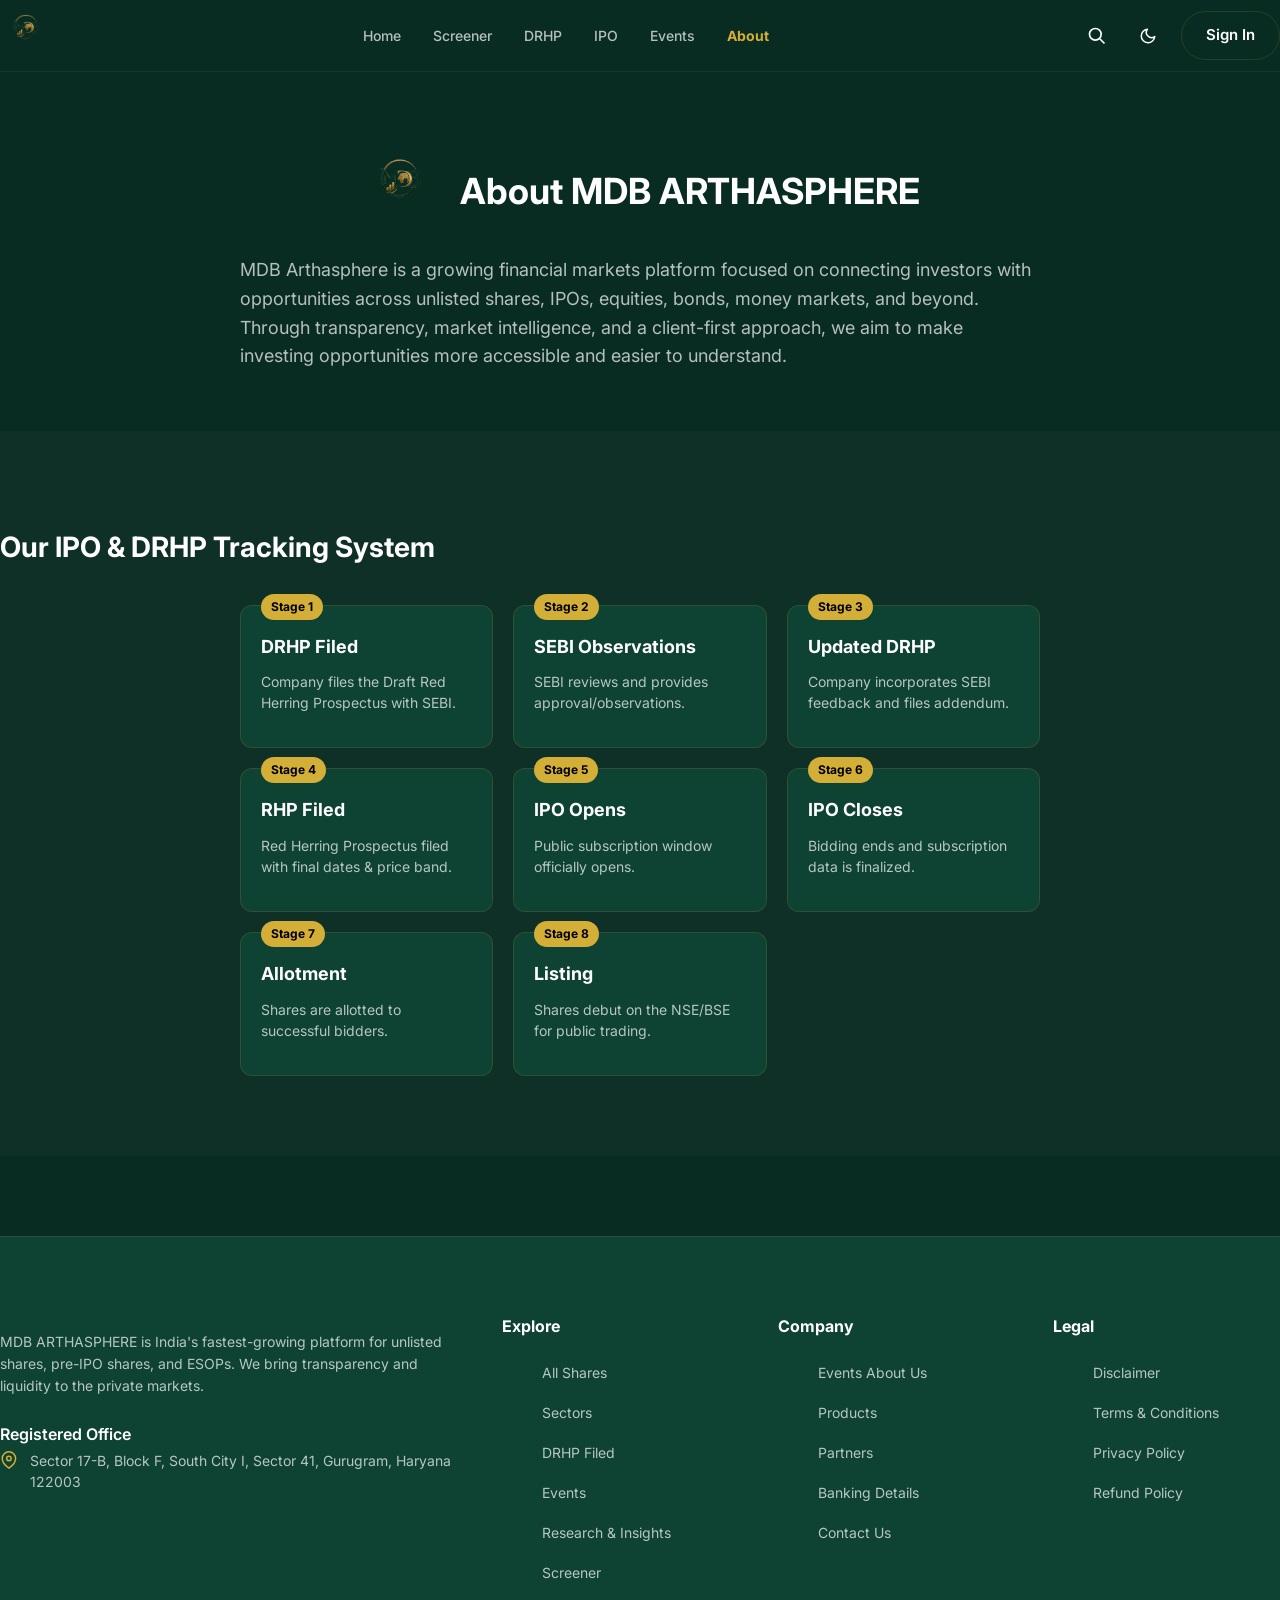
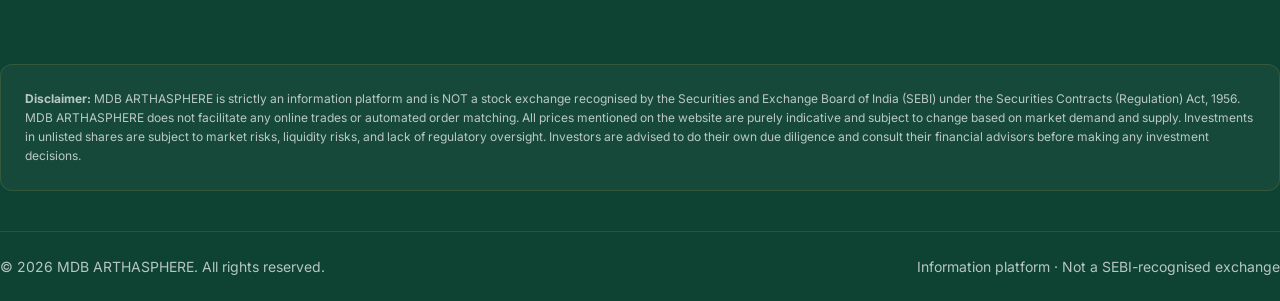
==== about.html @ 9a0719c8 "fix: Include app.js in IPO, Admin, and Stock pages so dark mode toggle works" ====
<!DOCTYPE html>
<html lang="en">
<head>
  
  
  <meta charset="UTF-8">
  <meta name="viewport" content="width=device-width, initial-scale=1.0">
  <title>About Us | MDB ARTHASPHERE</title>
  
  <link rel="preconnect" href="https://fonts.googleapis.com">
  <link rel="preconnect" href="https://fonts.gstatic.com" crossorigin>
  <link href="https://fonts.googleapis.com/css2?family=Inter:wght@300;400;500;600;700;800&family=Newsreader:ital,opsz,wght@0,6..72,400;0,6..72,500;0,6..72,600;0,6..72,700;1,6..72,400;1,6..72,500;1,6..72,600&display=swap" rel="stylesheet">
  
  <link rel="stylesheet" href="css/design-system.css?v=13">
  <link rel="stylesheet" href="css/layout.css?v=13">
  <link rel="stylesheet" href="css/components.css?v=13">
  <link rel="stylesheet" href="css/pages.css?v=13">
  <link rel="stylesheet" href="css/animations.css?v=13">
</head>
<body>

  <!-- Header -->
  <header class="header">
    <div class="wrap">
      <a href="index.html" class="brand" style="display:flex; align-items:center; text-decoration:none;">
        <img src="images/logo.png" alt="MDB Arthasphere" style="height:52px; width:auto; object-fit:contain;" />
      </a>
      
                  <nav class="nav-links" id="nav-links">
        <a href="index.html">Home</a>
        <a href="screener.html">Screener</a>
        <a href="drhp.html">DRHP</a>
        <a href="ipo-gmp.html">IPO</a>
        <a href="events.html">Events</a>
        <a href="about.html" style="color: var(--primary); font-weight: 700;">About</a>
      </nav>
      
      <div class="header-actions">
        <button class="search-trigger" aria-label="Search" title="Search (Ctrl+K)">
          <svg width="20" height="20" fill="none" stroke="currentColor" stroke-width="2" viewBox="0 0 24 24"><path d="M21 21l-6-6m2-5a7 7 0 11-14 0 7 7 0 0114 0z"></path></svg>
        </button>
        <button class="theme-toggle" id="theme-toggle" aria-label="Toggle Dark Mode">
          <svg width="20" height="20" fill="none" stroke="currentColor" stroke-width="2" viewBox="0 0 24 24"><path d="M20.354 15.354A9 9 0 018.646 3.646 9.003 9.003 0 0012 21a9.003 9.003 0 008.354-5.646z"></path></svg>
        </button>
        <a href="login.html" class="btn btn-ghost hide-sm" style="text-decoration:none;display:inline-flex;align-items:center;">Sign In</a>
        <button class="nav-toggle" id="nav-toggle">
          <span></span><span></span><span></span>
        </button>
      </div>
    </div>
  </header>

  
  <main>
    <section class="section" style="padding-top: 80px; padding-bottom: 60px;">
      <div class="wrap text-center">
        <!-- Big Logo and Title horizontally centered -->
        <div style="display: flex; align-items: center; justify-content: center; gap: 20px; margin-bottom: 24px; flex-wrap: wrap;">
          <img src="images/logo.png" alt="MDB Arthasphere Logo" style="height: 80px; width: auto; object-fit: contain;">
          <h1 class="text-gradient" style="margin: 0; font-size: 36px;">About MDB ARTHASPHERE</h1>
        </div>
        
        <p style="color: var(--text-muted); font-size: 18px; max-width: 800px; margin: 0 auto; line-height: 1.6;">
          MDB Arthasphere is a growing financial markets platform focused on connecting investors with opportunities across unlisted shares, IPOs, equities, bonds, money markets, and beyond. Through transparency, market intelligence, and a client-first approach, we aim to make investing opportunities more accessible and easier to understand.
        </p>
      </div>
    </section>

    <!-- DRHP / IPO Lifecycle Timeline -->
    <section class="section" style="padding-bottom: 80px; background: rgba(255,255,255,0.02);">
      <div class="wrap">
        <h2 class="text-center" style="margin-bottom: 40px; font-size: 28px;">Our IPO & DRHP Tracking System</h2>
        
        <div style="max-width: 800px; margin: 0 auto;">
          <div style="display: grid; grid-template-columns: repeat(auto-fit, minmax(250px, 1fr)); gap: 20px;">
            
            <!-- Box 1 -->
            <div style="background: var(--bg-surface); border: 1px solid var(--border); border-radius: 12px; padding: 20px; position: relative;">
              <div style="position: absolute; top: -12px; left: 20px; background: var(--primary); color: #000; font-weight: bold; font-size: 12px; padding: 4px 10px; border-radius: 20px;">Stage 1</div>
              <h3 style="margin-top: 10px; margin-bottom: 8px; font-size: 18px;">DRHP Filed</h3>
              <p style="font-size: 14px; color: var(--text-muted);">Company files the Draft Red Herring Prospectus with SEBI.</p>
            </div>
            
            <!-- Box 2 -->
            <div style="background: var(--bg-surface); border: 1px solid var(--border); border-radius: 12px; padding: 20px; position: relative;">
              <div style="position: absolute; top: -12px; left: 20px; background: var(--primary); color: #000; font-weight: bold; font-size: 12px; padding: 4px 10px; border-radius: 20px;">Stage 2</div>
              <h3 style="margin-top: 10px; margin-bottom: 8px; font-size: 18px;">SEBI Observations</h3>
              <p style="font-size: 14px; color: var(--text-muted);">SEBI reviews and provides approval/observations.</p>
            </div>
            
            <!-- Box 3 -->
            <div style="background: var(--bg-surface); border: 1px solid var(--border); border-radius: 12px; padding: 20px; position: relative;">
              <div style="position: absolute; top: -12px; left: 20px; background: var(--primary); color: #000; font-weight: bold; font-size: 12px; padding: 4px 10px; border-radius: 20px;">Stage 3</div>
              <h3 style="margin-top: 10px; margin-bottom: 8px; font-size: 18px;">Updated DRHP</h3>
              <p style="font-size: 14px; color: var(--text-muted);">Company incorporates SEBI feedback and files addendum.</p>
            </div>
            
            <!-- Box 4 -->
            <div style="background: var(--bg-surface); border: 1px solid var(--border); border-radius: 12px; padding: 20px; position: relative;">
              <div style="position: absolute; top: -12px; left: 20px; background: var(--primary); color: #000; font-weight: bold; font-size: 12px; padding: 4px 10px; border-radius: 20px;">Stage 4</div>
              <h3 style="margin-top: 10px; margin-bottom: 8px; font-size: 18px;">RHP Filed</h3>
              <p style="font-size: 14px; color: var(--text-muted);">Red Herring Prospectus filed with final dates & price band.</p>
            </div>
            
            <!-- Box 5 -->
            <div style="background: var(--bg-surface); border: 1px solid var(--border); border-radius: 12px; padding: 20px; position: relative;">
              <div style="position: absolute; top: -12px; left: 20px; background: var(--primary); color: #000; font-weight: bold; font-size: 12px; padding: 4px 10px; border-radius: 20px;">Stage 5</div>
              <h3 style="margin-top: 10px; margin-bottom: 8px; font-size: 18px;">IPO Opens</h3>
              <p style="font-size: 14px; color: var(--text-muted);">Public subscription window officially opens.</p>
            </div>
            
            <!-- Box 6 -->
            <div style="background: var(--bg-surface); border: 1px solid var(--border); border-radius: 12px; padding: 20px; position: relative;">
              <div style="position: absolute; top: -12px; left: 20px; background: var(--primary); color: #000; font-weight: bold; font-size: 12px; padding: 4px 10px; border-radius: 20px;">Stage 6</div>
              <h3 style="margin-top: 10px; margin-bottom: 8px; font-size: 18px;">IPO Closes</h3>
              <p style="font-size: 14px; color: var(--text-muted);">Bidding ends and subscription data is finalized.</p>
            </div>
            
            <!-- Box 7 -->
            <div style="background: var(--bg-surface); border: 1px solid var(--border); border-radius: 12px; padding: 20px; position: relative;">
              <div style="position: absolute; top: -12px; left: 20px; background: var(--primary); color: #000; font-weight: bold; font-size: 12px; padding: 4px 10px; border-radius: 20px;">Stage 7</div>
              <h3 style="margin-top: 10px; margin-bottom: 8px; font-size: 18px;">Allotment</h3>
              <p style="font-size: 14px; color: var(--text-muted);">Shares are allotted to successful bidders.</p>
            </div>
            
            <!-- Box 8 -->
            <div style="background: var(--bg-surface); border: 1px solid var(--border); border-radius: 12px; padding: 20px; position: relative;">
              <div style="position: absolute; top: -12px; left: 20px; background: var(--primary); color: #000; font-weight: bold; font-size: 12px; padding: 4px 10px; border-radius: 20px;">Stage 8</div>
              <h3 style="margin-top: 10px; margin-bottom: 8px; font-size: 18px;">Listing</h3>
              <p style="font-size: 14px; color: var(--text-muted);">Shares debut on the NSE/BSE for public trading.</p>
            </div>

          </div>
        </div>
      </div>
    </section>
  </main>


  <!-- Footer -->
  <footer>
    <div class="wrap">
      <div class="footer-cols">
        <div>
          <p class="ab">MDB ARTHASPHERE is India's fastest-growing platform for unlisted shares, pre-IPO shares, and ESOPs. We bring transparency and liquidity to the private markets.</p>
          <div class="fl">Registered Office</div>
          <div class="faddr">
            <svg width="20" height="20" fill="none" stroke="var(--primary)" stroke-width="2" viewBox="0 0 24 24"><path d="M21 10c0 7-9 13-9 13s-9-6-9-13a9 9 0 0118 0z"></path><circle cx="12" cy="10" r="3"></circle></svg>
            <span>Sector 17-B, Block F, South City I, Sector 41, Gurugram, Haryana 122003</span>
          </div>
        </div>
        
        <div>
          <h4>Explore</h4>
          <ul>
            <li><a href="shares.html">All Shares</a></li>
            <li><a href="index.html#sectors">Sectors</a></li>
            <li><a href="index.html#drhp">DRHP Filed</a></li>
            <li><a href="index.html#events">Events</a></li>
            <li><a href="index.html#research">Research & Insights</a></li>
            <li><a href="index.html#screener">Screener</a></li>
          </ul>
        </div>
        
        <div>
          <h4>Company</h4>
          <ul>
            <li><a href="events.html">Events</a>
        <a href="about.html">About Us</a></li>
            <li><a href="index.html#products">Products</a></li>
            <li><a href="index.html#partners">Partners</a></li>
            <li><a href="index.html#banking">Banking Details</a></li>
            <li><a href="contact.html">Contact Us</a></li>
          </ul>
        </div>
        
        <div>
          <h4>Legal</h4>
          <ul>
            <li><a href="index.html#disclaimer">Disclaimer</a></li>
            <li><a href="index.html#terms">Terms & Conditions</a></li>
            <li><a href="index.html#privacy">Privacy Policy</a></li>
            <li><a href="index.html#refund">Refund Policy</a></li>
          </ul>
        </div>
      </div>
      
      <div class="disclaimer">
        <strong>Disclaimer:</strong> MDB ARTHASPHERE is strictly an information platform and is NOT a stock exchange recognised by the Securities and Exchange Board of India (SEBI) under the Securities Contracts (Regulation) Act, 1956. MDB ARTHASPHERE does not facilitate any online trades or automated order matching. All prices mentioned on the website are purely indicative and subject to change based on market demand and supply. Investments in unlisted shares are subject to market risks, liquidity risks, and lack of regulatory oversight. Investors are advised to do their own due diligence and consult their financial advisors before making any investment decisions.
      </div>
      
      <div class="fbottom">
        <div>&copy; 2026 MDB ARTHASPHERE. All rights reserved.</div>
        <div>Information platform &middot; Not a SEBI-recognised exchange</div>
      </div>
    </div>
  </footer>

  <!-- Search Overlay -->
  <div class="search-overlay" id="search-overlay">
    <div class="search-container">
      <div class="search-input-wrap">
        <svg fill="none" stroke="currentColor" stroke-width="2" viewBox="0 0 24 24"><path d="M21 21l-6-6m2-5a7 7 0 11-14 0 7 7 0 0114 0z"></path></svg>
        <input type="text" id="search-input" placeholder="Search for shares (e.g. NSE India, Swiggy)..." autocomplete="off">
        <div class="search-hint">ESC to close</div>
      </div>
      <div id="search-results">
        <!-- JS will populate -->
      </div>
    </div>
  </div>

  <script src="js/shares-data.js"></script>
  <script src="js/animations.js"></script>
  <script src="js/search.js"></script>
  <script src="js/components.js"></script>
  <script src="js/app.js"></script>
</body>
</html>
---- css/design-system.css ----
@import url('https://fonts.googleapis.com/css2?family=Inter:wght@300;400;500;600;700;800&family=Newsreader:ital,opsz,wght@0,6..72,400;0,6..72,500;0,6..72,600;0,6..72,700;1,6..72,400;1,6..72,500;1,6..72,600&display=swap');

:root {
  /* Theme 1: Emerald & Gold */
  --bg: #092C22;
  --bg-surface: #0E4233;
  --bg-card: rgba(255, 255, 255, 0.04);
  --text: #FFFFFF;
  --text-muted: rgba(255, 255, 255, 0.7);
  --primary-rgb: 212, 175, 55;
  --primary: #D4AF37; /* Gold */
  --primary-dark: #B5952F;
  --primary-glow: rgba(var(--primary-rgb), 0.3);
  --btn-text: #092C22; /* Dark Emerald text on Gold button */
  --accent: #E8CA58; /* Lighter Gold */
  --border: rgba(var(--primary-rgb), 0.15);
  --glass-bg: rgba(14, 66, 51, 0.85);
  --glass-border: rgba(var(--primary-rgb), 0.2);
  --shadow: 0 12px 32px rgba(0, 0, 0, 0.4);

  /* Typography */
  --font-sans: 'Inter', -apple-system, BlinkMacSystemFont, 'Segoe UI', Roboto, Helvetica, Arial, sans-serif;
  --font-serif: 'Newsreader', serif;

  /* Spacing & Radii */
  --radius-sm: 8px;
  --radius-md: 12px;
  --radius-lg: 24px;
  --radius-full: 9999px;
  
  --nav-height: 72px;
}

[data-theme='dark'] {
  /* Theme 2: Black & Grey/White */
  --bg: #050505;
  --bg-surface: #0F0F0F;
  --bg-card: rgba(255, 255, 255, 0.05);
  --text: #FFFFFF;
  --text-muted: #A1A1AA;
  --primary-rgb: 255, 255, 255;
  --primary: #FFFFFF; /* White */
  --primary-dark: #D4D4D8; /* Light Grey */
  --primary-glow: rgba(255, 255, 255, 0.2);
  --btn-text: #050505; /* Black text on white buttons */
  --accent: #F4F4F5;
  --border: rgba(255, 255, 255, 0.1);
  --glass-bg: rgba(5, 5, 5, 0.85);
  --glass-border: rgba(255, 255, 255, 0.15);
  --shadow: 0 12px 32px rgba(0, 0, 0, 0.5);
}

*, *::before, *::after {
  box-sizing: border-box;
}

html, body {
  margin: 0;
  padding: 0;
  font-family: var(--font-sans);
  background-color: var(--bg);
  color: var(--text);
  line-height: 1.5;
  -webkit-font-smoothing: antialiased;
  transition: background-color 0.3s ease, color 0.3s ease;
}

h1, h2, h3, h4, h5, h6 {
  margin: 0;
  color: var(--text);
  line-height: 1.2;
}

a {
  color: var(--primary);
  text-decoration: none;
}

.text-muted {
  color: var(--text-muted);
}
---- css/layout.css ----
/* Layout CSS */

/* Marquee */
.compliance-bar {
  position: fixed;
  top: 0;
  left: 0;
  right: 0;
  height: 36px;
  background-color: rgba(10, 15, 26, 0.95);
  backdrop-filter: blur(8px);
  color: #fff;
  z-index: 1001;
  display: flex;
  align-items: center;
  overflow: hidden;
  font-size: 13px;
  border-bottom: 1px solid var(--border);
}

.marquee-track {
  display: flex;
  white-space: nowrap;
  animation: marquee-scroll 30s linear infinite;
}

.marquee-track span {
  padding: 0 16px;
}

.marquee-track .dot {
  color: var(--primary);
  font-weight: bold;
}

/* Header */
.header {
  position: sticky;
  top: 0;
  z-index: 1000;
  height: 72px;
  background: var(--bg);
  
  border-bottom: 1px solid rgba(255,255,255,0.05);
  transition: all 0.3s ease;
}

.header.scrolled {
  height: 64px;
  background: var(--glass-bg);
  box-shadow: var(--shadow);
}



.header .wrap {
  display: flex;
  align-items: center;
  justify-content: space-between;
  height: 100%;
}

.brand {
  display: flex;
  align-items: center;
  gap: 12px;
  font-weight: 700;
  font-size: 20px;
  letter-spacing: -0.5px;
}

.logo-wrap {
  width: 36px;
  height: 36px;
  background: var(--primary);
  color: white;
  border-radius: 50%;
  display: flex;
  align-items: center;
  justify-content: center;
  font-size: 16px;
  font-weight: 800;
}

.nav-links {
  display: flex;
  gap: 32px;
}

.nav-links a {
  font-size: 14px;
  font-weight: 500;
  color: var(--text-muted);
}

.nav-links a:hover {
  color: var(--primary);
}

.header-actions {
  display: flex;
  align-items: center;
  gap: 16px;
}

.search-trigger, .theme-toggle {
  color: var(--text);
  background: transparent;
  border: none;
  outline: none;
  cursor: pointer;
  display: flex;
  padding: 8px;
  border-radius: var(--radius-full);
  transition: background 0.2s;
}

.search-trigger:hover, .theme-toggle:hover {
  background: var(--border);
}

.nav-toggle {
  display: none;
  flex-direction: column;
  gap: 5px;
  padding: 8px;
}

.nav-toggle span {
  display: block;
  width: 24px;
  height: 2px;
  background: var(--text);
  transition: 0.3s;
}

main {
  min-height: calc(100vh - 108px);
}

/* Footer */
footer {
  background-color: var(--bg-surface);
  padding: 80px 0 24px;
  border-top: 1px solid var(--border);
  margin-top: 80px;
}

.ftop {
  display: flex;
  justify-content: space-between;
  align-items: center;
  margin-bottom: 64px;
}

.fbrand {
  display: flex;
  align-items: center;
  gap: 16px;
}

.fmono-img {
  width: 48px;
  height: 48px;
  background: var(--primary);
  border-radius: 50%;
  color: white;
  display: flex;
  align-items: center;
  justify-content: center;
  font-weight: 800;
  font-size: 20px;
}

.fbn {
  font-weight: 700;
  font-size: 24px;
}

.ftag {
  color: var(--text-muted);
  font-size: 14px;
}

.fcta {
  display: flex;
  gap: 16px;
}

.footer-cols {
  display: grid;
  grid-template-columns: 2fr 1fr 1fr 1fr;
  gap: 48px;
  margin-bottom: 64px;
}

.footer-cols h4 {
  font-size: 16px;
  margin-bottom: 24px;
  color: var(--text);
}

.footer-cols ul {
  list-style: none;
  display: flex;
  flex-direction: column;
  gap: 16px;
}

.footer-cols a {
  color: var(--text-muted);
  font-size: 14px;
}

.footer-cols a:hover {
  color: var(--primary);
}

.ab {
  color: var(--text-muted);
  font-size: 14px;
  margin-bottom: 24px;
  line-height: 1.6;
}

.faddr {
  display: flex;
  gap: 12px;
  color: var(--text-muted);
  font-size: 14px;
}

.fpin {
  color: var(--primary);
}

.fl {
  font-weight: 600;
  color: var(--text);
  margin-bottom: 4px;
}

.disclaimer {
  font-size: 12px;
  color: var(--text-muted);
  line-height: 1.6;
  margin-bottom: 40px;
  padding: 24px;
  background: var(--bg-card);
  border-radius: var(--radius-md);
  border: 1px solid var(--border);
}

.fbottom {
  display: flex;
  justify-content: space-between;
  padding-top: 24px;
  border-top: 1px solid var(--border);
  font-size: 14px;
  color: var(--text-muted);
}

/* Responsive */
@media (max-width: 1024px) {
  .nav-links { display: none; }
  .nav-toggle { display: flex; }
  .hide-sm { display: none; }
  .footer-cols { grid-template-columns: 1fr 1fr; }
}

@media (max-width: 640px) {
  .ftop { flex-direction: column; align-items: flex-start; gap: 24px; }
  .footer-cols { grid-template-columns: 1fr; }
  .fbottom { flex-direction: column; gap: 16px; align-items: center; text-align: center; }
}
---- css/components.css ----
/* Components CSS */

/* Buttons */
.btn {
  display: inline-flex;
  align-items: center;
  justify-content: center;
  gap: 8px;
  padding: 12px 24px;
  border-radius: var(--radius-full);
  font-size: 15px;
  font-weight: 600;
  transition: all 0.2s ease;
  white-space: nowrap;
}

.btn-primary {
  background: linear-gradient(135deg, var(--primary), var(--primary-dark));
  color: var(--btn-text);
  box-shadow: 0 4px 14px var(--primary-glow);
}

.btn-primary:hover {
  transform: translateY(-2px);
  box-shadow: 0 8px 24px var(--primary-glow);
  background: linear-gradient(135deg, var(--accent), var(--primary));
}

.btn-ghost {
  background: transparent;
  color: var(--text);
  border: 1px solid var(--border);
}

.btn-ghost:hover {
  background: var(--bg-card);
  border-color: var(--text-muted);
}

.btn-wa {
  background: #25D366;
  color: white;
  box-shadow: 0 4px 14px rgba(37, 211, 102, 0.3);
}

.btn-wa:hover {
  transform: translateY(-2px);
  background: #1ebc5a;
}

/* Share Cards */
.share-card {
  background: var(--bg-card);
  border: 1px solid var(--glass-border);
  border-radius: var(--radius-lg);
  padding: 24px;
  display: flex;
  flex-direction: column;
  gap: 16px;
  transition: all 0.3s ease;
  position: relative;
  overflow: hidden;
}

.share-card:hover {
  transform: translateY(-4px);
  border-color: var(--primary);
  box-shadow: 0 12px 40px rgba(var(--primary-rgb), 0.1);
}

.card-top {
  display: flex;
  gap: 16px;
  align-items: flex-start;
}

.logo-circle {
  width: 48px;
  height: 48px;
  border-radius: 50%;
  display: flex;
  align-items: center;
  justify-content: center;
  font-weight: 700;
  font-size: 18px;
  color: white;
  flex-shrink: 0;
}

.card-info {
  flex: 1;
}

.card-name {
  font-weight: 600;
  font-size: 16px;
  line-height: 1.3;
  margin-bottom: 4px;
  color: var(--text);
}

.card-sector {
  font-size: 13px;
  color: var(--text-muted);
}

.card-price {
  display: flex;
  flex-direction: column;
}

.price-value {
  font-size: 24px;
  font-weight: 800;
  font-family: var(--font-sans);
}

.rupee {
  font-size: 18px;
  margin-right: 2px;
  color: var(--text-muted);
}

.tag-indicative {
  font-size: 11px;
  text-transform: uppercase;
  letter-spacing: 0.5px;
  color: var(--text-muted);
  background: rgba(255,255,255,0.05);
  padding: 2px 6px;
  border-radius: 4px;
  display: inline-block;
  width: fit-content;
  margin-top: 4px;
}

.card-sparkline {
  height: 40px;
  width: 100%;
  margin-top: 8px;
}

.card-actions {
  display: flex;
  gap: 12px;
  margin-top: auto;
  padding-top: 16px;
  border-top: 1px solid var(--border);
}

.card-actions .enq {
  flex: 1;
  background: rgba(var(--primary-rgb), 0.1);
  color: var(--primary);
  border: none;
  padding: 10px;
  border-radius: var(--radius-md);
  font-weight: 600;
  transition: 0.2s;
}

.card-actions .enq:hover {
  background: var(--primary);
  color: white;
}

.card-actions .det {
  padding: 10px 16px;
  color: var(--text-muted);
  font-size: 14px;
  font-weight: 500;
}

.card-actions .det:hover {
  color: var(--text);
}

/* Badges */
.pill {
  display: inline-block;
  padding: 6px 12px;
  background: rgba(var(--primary-rgb), 0.1);
  color: var(--primary);
  border-radius: var(--radius-full);
  font-size: 12px;
  font-weight: 600;
  text-transform: uppercase;
  letter-spacing: 1px;
  margin-bottom: 16px;
}

/* Sector Card */
.sector-card {
  display: flex;
  align-items: center;
  justify-content: space-between;
  padding: 24px;
  background: var(--bg-card);
  border: 1px solid var(--glass-border);
  border-radius: var(--radius-md);
  transition: 0.3s;
}

.sector-card:hover {
  border-color: var(--text-muted);
  transform: translateX(4px);
}

.sector-info {
  display: flex;
  align-items: center;
  gap: 16px;
}

.sector-icon {
  color: var(--primary);
  padding: 12px;
  background: rgba(var(--primary-rgb), 0.1);
  border-radius: var(--radius-md);
}

.sector-name {
  font-weight: 600;
  font-size: 16px;
  margin-bottom: 4px;
}

.sector-count {
  font-size: 13px;
  color: var(--text-muted);
}

.sector-arrow {
  color: var(--text-muted);
  transition: 0.2s;
}

.sector-card:hover .sector-arrow {
  color: var(--primary);
  transform: translateX(4px);
}

/* Step Card */
.step-card {
  text-align: center;
  padding: 32px 24px;
  position: relative;
}

.step-icon {
  width: 64px;
  height: 64px;
  background: var(--bg-card);
  border: 1px solid var(--border);
  border-radius: 50%;
  display: flex;
  align-items: center;
  justify-content: center;
  margin: 0 auto 24px;
  color: var(--primary);
  position: relative;
}

.step-num {
  position: absolute;
  top: -4px;
  right: -4px;
  width: 24px;
  height: 24px;
  background: var(--primary);
  color: white;
  border-radius: 50%;
  font-size: 12px;
  font-weight: 700;
  display: flex;
  align-items: center;
  justify-content: center;
}

.step-card h3 {
  font-size: 20px;
  margin-bottom: 12px;
}

.step-card p {
  color: var(--text-muted);
  font-size: 15px;
}

/* Review Card */
.review-card {
  background: var(--bg-card);
  border: 1px solid var(--border);
  border-radius: var(--radius-lg);
  padding: 32px;
}

.review-header {
  display: flex;
  align-items: center;
  justify-content: space-between;
  margin-bottom: 20px;
}

.reviewer {
  display: flex;
  align-items: center;
  gap: 16px;
}

.avatar {
  width: 48px;
  height: 48px;
  background: rgba(var(--primary-rgb), 0.1);
  color: var(--primary);
  border-radius: 50%;
  display: flex;
  align-items: center;
  justify-content: center;
  font-weight: 700;
}

.r-name {
  font-weight: 600;
  font-size: 16px;
}

.r-role {
  font-size: 13px;
  color: var(--text-muted);
}

.stars {
  color: var(--accent);
  margin-bottom: 16px;
  letter-spacing: 2px;
}

/* Search Overlay */
.search-overlay {
  position: fixed;
  inset: 0;
  background: rgba(10, 15, 26, 0.95);
  backdrop-filter: blur(16px);
  z-index: 9999;
  display: flex;
  flex-direction: column;
  padding: 10vh 24px 24px;
  opacity: 0;
  visibility: hidden;
  transition: 0.3s ease;
}

.search-overlay.active {
  opacity: 1;
  visibility: visible;
}

.search-container {
  width: 100%;
  max-width: 680px;
  margin: 0 auto;
}

.search-input-wrap {
  position: relative;
  margin-bottom: 24px;
}

.search-input-wrap svg {
  position: absolute;
  left: 20px;
  top: 50%;
  transform: translateY(-50%);
  color: var(--text-muted);
  width: 24px;
  height: 24px;
}

#search-input {
  width: 100%;
  height: 64px;
  background: var(--bg-surface);
  border: 1px solid var(--primary);
  border-radius: var(--radius-lg);
  padding: 0 60px;
  font-size: 20px;
  color: var(--text);
  box-shadow: 0 0 0 4px rgba(var(--primary-rgb), 0.1);
  outline: none;
}

.search-hint {
  position: absolute;
  right: 20px;
  top: 50%;
  transform: translateY(-50%);
  font-size: 12px;
  color: var(--text-muted);
  background: var(--bg);
  padding: 4px 8px;
  border-radius: 4px;
  border: 1px solid var(--border);
}

#search-results {
  background: var(--bg-surface);
  border: 1px solid var(--border);
  border-radius: var(--radius-lg);
  overflow: hidden;
}

.search-result-item {
  display: flex;
  align-items: center;
  justify-content: space-between;
  padding: 16px 20px;
  border-bottom: 1px solid var(--border);
  cursor: pointer;
  transition: 0.2s;
}

.search-result-item:hover, .search-result-item.active {
  background: var(--bg-card);
}

.search-result-item:last-child {
  border-bottom: none;
}

.sr-info {
  display: flex;
  align-items: center;
  gap: 16px;
}

.sr-name {
  font-weight: 600;
}

.sr-sector {
  font-size: 13px;
  color: var(--text-muted);
}

.sr-price {
  font-weight: 600;
  color: var(--primary);
}

/* FAB */
.wa-fab {
  position: fixed;
  bottom: 24px;
  right: 24px;
  width: 60px;
  height: 60px;
  background: #25D366;
  border-radius: 50%;
  display: flex;
  align-items: center;
  justify-content: center;
  color: white;
  box-shadow: 0 4px 20px rgba(37, 211, 102, 0.4);
  z-index: 900;
  transition: 0.3s;
  animation: pulse-glow 2s infinite;
}

.wa-fab:hover {
  transform: scale(1.1);
}

/* Skeleton */
.skeleton {
  background: linear-gradient(90deg, var(--bg-card) 25%, var(--border) 50%, var(--bg-card) 75%);
  background-size: 200% 100%;
  animation: shimmer 1.5s infinite;
  border-radius: 4px;
}
---- css/pages.css ----
/* Pages CSS */

.section {
  padding: 100px 0;
}

.section.tint {
  background-color: var(--bg-surface);
}

.section-header {
  display: flex;
  justify-content: space-between;
  align-items: flex-end;
  margin-bottom: 48px;
}

.section-header .l {
  max-width: 650px;
}

.section-header h2 {
  margin-bottom: 16px;
}

.section-header h2 em {
  font-family: var(--font-serif);
  font-style: italic;
  font-weight: 500;
  color: var(--primary);
}

.section-header p {
  color: var(--text-muted);
  font-size: 18px;
}

.more-link {
  color: var(--primary);
  font-weight: 600;
  display: inline-flex;
  align-items: center;
  gap: 4px;
}

.more-link:hover {
  text-decoration: underline;
}

/* Hero Section */
.hero {
  position: relative;
  padding: 120px 0 60px;
  overflow: hidden;
  min-height: 90vh;
  display: flex;
  flex-direction: column;
}

.hero-gradient {
  position: absolute;
  inset: 0;
  background: linear-gradient(120deg, rgba(var(--primary-rgb), 0.15) 0%, rgba(10, 15, 26, 0) 50%, rgba(212, 168, 83, 0.05) 100%);
  z-index: -2;
  animation: gradient-shift 15s ease infinite;
  background-size: 200% 200%;
}

#hero-particles {
  position: absolute;
  inset: 0;
  z-index: -1;
  opacity: 0.5;
}

.hero-content {
  flex: 1;
  display: flex;
  flex-direction: column;
}

.hero-top {
  max-width: 800px;
  margin-bottom: 80px;
}

.hero-eyebrow {
  display: inline-flex;
  align-items: center;
  gap: 12px;
  color: var(--text-muted);
  font-size: 14px;
  text-transform: uppercase;
  letter-spacing: 1px;
  margin-bottom: 32px;
}

.hero-eyebrow::before {
  content: '';
  width: 40px;
  height: 2px;
  background: var(--primary);
}

.hero h1 {
  margin-bottom: 24px;
  letter-spacing: -1px;
}

.hero h1 em {
  font-family: var(--font-serif);
  font-style: italic;
  font-weight: 500;
  color: var(--primary);
}

.typewriter-text {
  display: inline-block;
  border-right: 2px solid var(--primary);
  padding-right: 4px;
  animation: typewriter-blink 0.8s infinite;
}

.hero .lede {
  font-size: 20px;
  color: var(--text-muted);
  line-height: 1.6;
  margin-bottom: 48px;
  max-width: 650px;
}

.hero-cta {
  display: flex;
  gap: 16px;
  margin-bottom: 64px;
}

.hero-stats {
  display: flex;
  gap: 48px;
}

.stat-item .num {
  font-size: 36px;
  font-weight: 800;
  margin-bottom: 4px;
  display: flex;
  align-items: baseline;
}

.stat-item .num em {
  font-style: normal;
  color: var(--primary);
  font-size: 24px;
}

.stat-item .label {
  color: var(--text-muted);
  font-size: 14px;
  text-transform: uppercase;
  letter-spacing: 1px;
}

.hero-ticker {
  background: var(--bg-card);
  backdrop-filter: blur(12px);
  border: 1px solid var(--glass-border);
  border-radius: var(--radius-lg);
  padding: 24px;
  margin-top: auto;
}

.ticker-header {
  display: flex;
  justify-content: space-between;
  margin-bottom: 24px;
  font-size: 14px;
  color: var(--text-muted);
}

.live-dot {
  display: inline-block;
  width: 8px;
  height: 8px;
  background: #ef4444;
  border-radius: 50%;
  margin-right: 8px;
  animation: pulse-glow 2s infinite;
}

.ticker-grid {
  display: grid;
  grid-template-columns: repeat(3, 1fr);
  gap: 16px;
}

.ticker-item {
  display: flex;
  align-items: center;
  justify-content: space-between;
  padding: 12px;
  background: rgba(255,255,255,0.02);
  border-radius: var(--radius-md);
  border: 1px solid var(--border);
}

.ticker-item:hover {
  background: var(--bg-card);
  border-color: var(--text-muted);
}

/* Grids */
.grid-4 { display: grid; grid-template-columns: repeat(3, 1fr); gap: 16px; }
.grid-3 { display: grid; grid-template-columns: repeat(3, 1fr); gap: 16px; }
.grid-2 { display: grid; grid-template-columns: repeat(2, 1fr); gap: 16px; }

/* USP */
.usp-strip {
  border-top: 1px solid var(--border);
  border-bottom: 1px solid var(--border);
  padding: 32px 0;
  background: var(--bg-surface);
}

.usp-item {
  display: flex;
  align-items: center;
  gap: 16px;
}

.usp-icon {
  color: var(--primary);
  width: 40px;
  height: 40px;
  display: flex;
  align-items: center;
  justify-content: center;
  background: rgba(var(--primary-rgb), 0.1);
  border-radius: 50%;
}

.usp-title {
  font-weight: 600;
  font-size: 15px;
  margin-bottom: 2px;
}

.usp-desc {
  font-size: 13px;
  color: var(--text-muted);
}

/* Shares Page */
.shares-hero {
  padding: 60px 0;
  text-align: center;
  background: var(--bg-surface);
  border-bottom: 1px solid var(--border);
}

.shares-hero h1 { margin-bottom: 16px; }

.search-bar {
  max-width: 650px;
  margin: 40px auto 0;
  position: relative;
}

.search-bar input {
  width: 100%;
  padding: 16px 24px 16px 56px;
  border-radius: var(--radius-full);
  border: 1px solid var(--border);
  background: var(--bg);
  color: var(--text);
  font-size: 16px;
}

.search-bar input:focus {
  outline: none;
  border-color: var(--primary);
  box-shadow: 0 0 0 3px rgba(var(--primary-rgb), 0.1);
}

.search-bar svg {
  position: absolute;
  left: 20px;
  top: 50%;
  transform: translateY(-50%);
  color: var(--text-muted);
}

.filter-chips {
  display: flex;
  gap: 12px;
  overflow-x: auto;
  padding-bottom: 16px;
  margin-bottom: 32px;
}

.filter-chips::-webkit-scrollbar { height: 4px; }

.chip-btn {
  padding: 8px 16px;
  border-radius: var(--radius-full);
  border: 1px solid var(--border);
  background: var(--bg-card);
  color: var(--text-muted);
  white-space: nowrap;
  font-size: 14px;
  transition: 0.2s;
}

.chip-btn:hover, .chip-btn.active {
  background: var(--primary);
  color: white;
  border-color: var(--primary);
}

.pagination {
  display: flex;
  justify-content: center;
  gap: 8px;
  margin-top: 64px;
}

.page-btn {
  width: 40px;
  height: 40px;
  border-radius: var(--radius-md);
  border: 1px solid var(--border);
  background: var(--bg-card);
  color: var(--text);
  display: flex;
  align-items: center;
  justify-content: center;
  font-weight: 500;
  transition: 0.2s;
}

.page-btn:hover:not(:disabled) {
  background: var(--border);
}

.page-btn.active {
  background: var(--primary);
  color: white;
  border-color: var(--primary);
}

.page-btn:disabled {
  opacity: 0.5;
  cursor: not-allowed;
}

/* About Page */
.story-row {
  display: grid;
  grid-template-columns: 1fr 1fr;
  gap: 64px;
  align-items: center;
  margin-bottom: 100px;
}

.story-row.rev {
  direction: rtl;
}

.story-row.rev > * {
  direction: ltr;
}

.story-year {
  color: var(--primary);
  font-weight: 600;
  margin-bottom: 16px;
  display: block;
}

.story-text h3 {
  font-size: 32px;
  margin-bottom: 24px;
}

.story-text h3 em {
  font-family: var(--font-serif);
  color: var(--primary);
}

.story-text p {
  color: var(--text-muted);
  font-size: 18px;
  margin-bottom: 16px;
}

.story-vis {
  background: var(--bg-surface);
  border: 1px solid var(--border);
  border-radius: var(--radius-lg);
  padding: 40px;
  height: 100%;
}

.founder-card {
  text-align: center;
  padding: 40px 24px;
  background: var(--bg-card);
  border-radius: var(--radius-lg);
  border: 1px solid var(--border);
}

.founder-img {
  width: 120px;
  height: 120px;
  border-radius: 50%;
  margin: 0 auto 24px;
  background: var(--border);
  object-fit: cover;
}

/* Contact Page */
.contact-grid {
  display: grid;
  grid-template-columns: 3fr 2fr;
  gap: 64px;
}

.contact-form {
  background: var(--bg-surface);
  padding: 40px;
  border-radius: var(--radius-lg);
  border: 1px solid var(--border);
}

.form-group {
  margin-bottom: 24px;
}

.form-group label {
  display: block;
  margin-bottom: 8px;
  font-weight: 500;
  font-size: 14px;
}

.form-control {
  width: 100%;
  padding: 12px 16px;
  background: var(--bg);
  border: 1px solid var(--border);
  border-radius: var(--radius-md);
  color: var(--text);
  font-family: inherit;
  font-size: 16px;
  transition: 0.2s;
}

.form-control:focus {
  outline: none;
  border-color: var(--primary);
  box-shadow: 0 0 0 3px rgba(var(--primary-rgb), 0.1);
}

textarea.form-control {
  min-height: 120px;
  resize: vertical;
}

/* App Promo */
.app-promo {
  background: var(--bg-surface);
  border-top: 1px solid var(--border);
  overflow: hidden;
}

.app-band {
  display: grid;
  grid-template-columns: 1fr 1fr;
  gap: 64px;
  align-items: center;
}

.store-badges {
  display: flex;
  gap: 16px;
  margin-top: 32px;
}

.store-badges img {
  height: 40px;
}

.phone-mockup-wrap {
  display: flex;
  justify-content: center;
  position: relative;
  padding-top: 60px;
}

.phone {
  width: 300px;
  height: 600px;
  background: var(--bg);
  border: 12px solid #222;
  border-radius: 40px;
  position: relative;
  overflow: hidden;
  box-shadow: 0 20px 50px rgba(0,0,0,0.5);
  transform: translateY(40px);
}

.notch {
  position: absolute;
  top: 0;
  left: 50%;
  transform: translateX(-50%);
  width: 120px;
  height: 24px;
  background: #222;
  border-bottom-left-radius: 16px;
  border-bottom-right-radius: 16px;
  z-index: 10;
}

.phone-screen {
  padding: 40px 16px 16px;
  height: 100%;
  background: var(--bg-surface);
}

/* Responsive Overrides */
@media (max-width: 1024px) {
  .grid-4 { grid-template-columns: repeat(2, 1fr); }
  .grid-3 { grid-template-columns: repeat(2, 1fr); }
  .hero-stats { gap: 16px; }
  .ticker-grid { grid-template-columns: repeat(2, 1fr); }
  .contact-grid { grid-template-columns: 1fr; }
  .story-row { grid-template-columns: 1fr; gap: 32px; }
  .story-row.rev { direction: ltr; }
  .story-row.rev > * { direction: ltr; }
  .app-band { grid-template-columns: 1fr; text-align: center; }
  .store-badges { justify-content: center; }
}

@media (max-width: 640px) {
  .grid-4, .grid-3, .grid-2 { grid-template-columns: 1fr; }
  .section-header { flex-direction: column; align-items: flex-start; gap: 16px; }
  .hero-stats { flex-direction: column; }
  .ticker-grid { grid-template-columns: 1fr; }
  .hero h1 { font-size: 32px; }
  .usp-strip .grid-4 { grid-template-columns: 1fr; }
}

.hero-split {
  display: flex;
  align-items: center;
  justify-content: space-between;
  min-height: 90vh;
  padding-top: 120px;
  padding-bottom: 60px;
  gap: 40px;
}
.hero-left {
  flex: 1;
  max-width: 650px;
}
.hero-right {
  flex: 1.2;
  position: relative;
  display: flex;
  justify-content: flex-end;
}

.hero-pill {
  display: inline-flex;
  align-items: center;
  gap: 8px;
  padding: 6px 16px;
  border-radius: 999px;
  border: 1px solid rgba(255,255,255,0.1);
  background: rgba(255,255,255,0.03);
  font-size: 13px;
  font-weight: 500;
  margin-bottom: 32px;
}
.hero-pill svg {
  color: var(--primary);
}

.hero-title {
  font-size: clamp(48px, 6vw, 72px);
  line-height: 1.1;
  font-weight: 700;
  margin-bottom: 24px;
}
.hero-title em {
  font-family: var(--font-serif);
  color: var(--primary);
  font-weight: 600;
}

.hero-tags {
  display: flex;
  gap: 16px;
  margin-top: 48px;
}
.hero-tag {
  display: flex;
  align-items: center;
  gap: 12px;
}
.hero-tag-icon {
  width: 32px;
  height: 32px;
  border-radius: 50%;
  border: 1px solid rgba(0, 230, 118, 0.2);
  display: flex;
  align-items: center;
  justify-content: center;
  color: var(--primary);
  font-size: 14px;
}
.hero-tag-text {
  font-size: 14px;
  font-weight: 600;
}
.hero-tag-sub {
  font-size: 12px;
  color: var(--text-muted);
}

.dashboard-card {
  color: #f1f5f9; /* Force white text */
  width: 600px;
  background: #061219;
  border: 1px solid rgba(255,255,255,0.06);
  border-radius: 20px;
  padding: 24px;
  box-shadow: 0 24px 64px rgba(0,0,0,0.4);
}
.dash-header {
  display: flex;
  justify-content: space-between;
  align-items: center;
  margin-bottom: 24px;
}
.dash-stats-grid {
  display: grid;
  grid-template-columns: repeat(4, 1fr);
  gap: 16px;
  margin-bottom: 32px;
}
.dash-stat {
  background: rgba(255,255,255,0.02);
  border: 1px solid rgba(255,255,255,0.05);
  border-radius: 12px;
  padding: 12px;
}
.dash-stat-label {
  font-size: 12px;
  color: var(--text-muted);
  margin-bottom: 8px;
}
.dash-stat-val {
  font-size: 18px;
  font-weight: 700;
  margin-bottom: 4px;
}
.dash-stat-chg {
  font-size: 11px;
  color: var(--primary);
}

.dash-tabs {
  display: flex;
  gap: 16px;
  border-bottom: 1px solid rgba(255,255,255,0.05);
  margin-bottom: 16px;
}
.dash-tab {
  font-size: 14px;
  color: var(--text-muted);
  padding-bottom: 12px;
  cursor: pointer;
}
.dash-tab.active {
  color: var(--text);
  border-bottom: 2px solid var(--primary);
  font-weight: 500;
}

.dash-table-header {
  display: grid;
  grid-template-columns: 2fr 1fr 1fr 1fr;
  font-size: 12px;
  color: var(--text-muted);
  padding-bottom: 12px;
  border-bottom: 1px solid rgba(255,255,255,0.05);
  margin-bottom: 12px;
}
.dash-row {
  display: grid;
  grid-template-columns: 2fr 1fr 1fr 1fr;
  align-items: center;
  padding: 12px 0;
  border-bottom: 1px solid rgba(255,255,255,0.03);
}
.dash-row:last-child {
  border-bottom: none;
}

.mobile-mockup {
  position: absolute;
  right: -30px;
  top: 60px;
  width: 240px;
  height: 480px;
  background: #041016;
  border: 8px solid #1a2228;
  border-radius: 32px;
  box-shadow: -20px 20px 60px rgba(0,0,0,0.5);
  padding: 12px;
  z-index: 10;
  display: flex;
  flex-direction: column;
}

.trusted-strip {
  border-top: 1px solid rgba(255,255,255,0.05);
  border-bottom: 1px solid rgba(255,255,255,0.05);
  padding: 40px 0;
  margin-bottom: 80px;
}
.trusted-grid {
  display: flex;
  align-items: center;
  justify-content: space-between;
  flex-wrap: wrap;
  gap: 32px;
}
.trusted-logos {
  display: flex;
  gap: 32px;
  opacity: 0.5;
  filter: grayscale(100%) brightness(200%);
}

.feature-strip {
  display: grid;
  grid-template-columns: repeat(4, 1fr);
  gap: 16px;
  margin-bottom: 80px;
}
.feature-card-hz {
  background: rgba(255,255,255,0.02);
  border: 1px solid rgba(255,255,255,0.05);
  border-radius: 16px;
  padding: 24px;
  display: flex;
  align-items: center;
  gap: 16px;
}
.feature-card-hz .icon {
  width: 40px;
  height: 40px;
  border-radius: 50%;
  background: rgba(0,230,118,0.1);
  color: var(--primary);
  display: flex;
  align-items: center;
  justify-content: center;
}

.hero {
  min-height: auto;
}

.dashboard-card * {
  --text: #f1f5f9;
  --text-muted: #94a3b8;
}
.mobile-mockup * {
  --text: #f1f5f9;
  --text-muted: #94a3b8;
}

/* BENTO GRID STYLES */
.bento-grid {
  display: grid;
  grid-template-columns: repeat(4, 1fr);
  grid-template-rows: auto auto;
  gap: 24px;
  max-width: 1200px;
  margin: 0 auto;
}

.bento-card {
  background: var(--bg-card);
  border: 1px solid var(--border);
  border-radius: 24px;
  padding: 32px;
  backdrop-filter: blur(16px);
  -webkit-backdrop-filter: blur(16px);
  transition: transform 0.3s cubic-bezier(0.4, 0, 0.2, 1), box-shadow 0.3s cubic-bezier(0.4, 0, 0.2, 1);
  box-shadow: 0 4px 24px rgba(0,0,0,0.1);
}

.bento-card:hover {
  transform: translateY(-4px) scale(1.01);
  box-shadow: 0 12px 48px rgba(0,0,0,0.2), 0 0 0 1px rgba(245, 158, 11, 0.2);
}

.bento-main {
  grid-column: span 2;
  grid-row: span 2;
  display: flex;
  flex-direction: column;
  justify-content: center;
}

.bento-dash {
  grid-column: span 1;
  grid-row: span 2;
}

.bento-stats {
  grid-column: span 1;
  grid-row: span 1;
}

.bento-mobile {
  grid-column: span 1;
  grid-row: span 1;
  padding: 0;
}

@media (max-width: 1024px) {
  .bento-grid {
    grid-template-columns: repeat(2, 1fr);
  }
  .bento-main {
    grid-column: span 2;
    grid-row: span 1;
  }
  .bento-dash {
    grid-column: span 1;
  }
  .bento-stats {
    grid-column: span 1;
  }
  .bento-mobile {
    grid-column: span 1;
  }
}

@media (max-width: 768px) {
  .bento-grid {
    grid-template-columns: 1fr;
  }
  .bento-main, .bento-dash, .bento-stats, .bento-mobile {
    grid-column: span 1;
    grid-row: auto;
  }
}

/* Hero Full Styles */
.hero-full {
  background: var(--bg);
  position: relative;
}
.hero-full::before {
  content: "";
  position: absolute;
  top: 0; left: 0; right: 0; bottom: 0;
  background: radial-gradient(circle at 50% 0%, rgba(245, 158, 11, 0.15) 0%, transparent 60%);
  pointer-events: none;
}

/* Modern Ticker styles */
.modern-ticker {
  background: var(--bg-surface);
  border-bottom: 1px solid var(--border);
  overflow: hidden;
  padding: 12px 0;
  display: flex;
  align-items: center;
  position: relative;
}

.modern-ticker::before, .modern-ticker::after {
  content: '';
  position: absolute;
  top: 0;
  bottom: 0;
  width: 100px;
  z-index: 2;
  pointer-events: none;
}

.modern-ticker::before {
  left: 0;
  background: linear-gradient(to right, var(--bg-surface), transparent);
}

.modern-ticker::after {
  right: 0;
  background: linear-gradient(to left, var(--bg-surface), transparent);
}

.ticker-content {
  display: flex;
  gap: 16px;
  width: max-content;
  animation: modern-marquee 180s linear infinite;
}

.ticker-content:hover {
  animation-play-state: paused;
}

.modern-pill {
  display: flex;
  align-items: center;
  gap: 12px;
  padding: 8px 16px;
  background: var(--bg-card);
  border: 1px solid var(--border);
  border-radius: 999px;
  font-size: 13px;
  white-space: nowrap;
  transition: all 0.2s;
  cursor: pointer;
}

.modern-pill:hover {
  border-color: var(--primary);
  background: rgba(245, 158, 11, 0.05);
}

.modern-pill .symbol {
  font-weight: 600;
  color: var(--text);
}

.modern-pill .price {
  color: var(--text-muted);
}

.modern-pill .change {
  display: flex;
  align-items: center;
  gap: 4px;
  font-weight: 600;
}

.modern-pill.positive .change { color: var(--primary); }
.modern-pill.negative .change { color: #ef4444; }

@keyframes modern-marquee {
  0% { transform: translateX(0); }
  100% { transform: translateX(-50%); }
}

/* Hero Full Styles */
.hero-full {
  background: var(--bg);
  position: relative;
}
.hero-full::before {
  content: '';
  position: absolute;
  top: 0; left: 0; right: 0; bottom: 0;
  background: radial-gradient(circle at 50% 0%, rgba(245, 158, 11, 0.15) 0%, transparent 60%);
  pointer-events: none;
}

/* Market Movers Grid */
.market-movers-section {
  padding: 40px 0 80px;
}
.movers-header {
  display: flex;
  justify-content: space-between;
  align-items: center;
  margin-bottom: 24px;
}
.movers-title {
  font-size: 24px;
  font-weight: 700;
}
.movers-toggle {
  display: flex;
  background: rgba(255,255,255,0.05);
  border-radius: 99px;
  padding: 4px;
}
.mover-tab {
  padding: 6px 16px;
  font-size: 14px;
  font-weight: 600;
  color: var(--text-muted);
  border-radius: 99px;
  transition: 0.3s;
}
.mover-tab.active {
  background: var(--bg-surface);
  color: var(--text);
  box-shadow: var(--shadow);
}
.movers-grid {
  display: grid;
  grid-template-columns: repeat(auto-fill, minmax(280px, 1fr));
  gap: 16px;
}
.mover-card {
  background: var(--bg-card);
  border: 1px solid var(--border);
  border-radius: 16px;
  padding: 20px;
  display: flex;
  flex-direction: column;
  transition: transform 0.2s, border-color 0.2s;
}
.mover-card:hover {
  transform: translateY(-2px);
  border-color: var(--primary);
}
.mover-header-row {
  display: flex;
  justify-content: space-between;
  align-items: flex-start;
  margin-bottom: 12px;
}
.mover-symbol {
  font-weight: 700;
  font-size: 16px;
  color: var(--text);
}
.mover-name {
  font-size: 13px;
  color: var(--text-muted);
  margin-top: 4px;
}
.mover-price-row {
  display: flex;
  justify-content: space-between;
  align-items: flex-end;
}
.mover-price {
  font-size: 18px;
  font-weight: 700;
}
.mover-change {
  font-size: 14px;
  font-weight: 600;
  display: flex;
  align-items: center;
  gap: 4px;
}
.mover-change.positive { color: var(--primary); }
.mover-change.negative { color: #ef4444; }

/* Market Movers Coloring */
.mover-card.gainer {
  background: rgba(var(--primary-rgb),0.08);
  border-color: rgba(var(--primary-rgb),0.3);
}
.mover-card.gainer:hover {
  background: rgba(var(--primary-rgb),0.15);
  border-color: rgba(var(--primary-rgb),0.6);
  box-shadow: 0 8px 24px rgba(var(--primary-rgb),0.1);
}
.mover-card.loser {
  background: rgba(239,68,68,0.08);
  border-color: rgba(239,68,68,0.3);
}
.mover-card.loser:hover {
  background: rgba(239,68,68,0.15);
  border-color: rgba(239,68,68,0.6);
  box-shadow: 0 8px 24px rgba(239,68,68,0.1);
}
.mover-card.gainer .mover-card-symbol, .mover-card.gainer .mover-card-price, .mover-card.gainer .mover-card-change {
  color: var(--primary);
}
.mover-card.loser .mover-card-symbol, .mover-card.loser .mover-card-price, .mover-card.loser .mover-card-change {
  color: #ef4444;
}
.mover-card.gainer .mover-card-bar {
  background: var(--primary);
  height: 4px; border-radius: 2px; margin-top: 12px;
}
.mover-card.loser .mover-card-bar {
  background: #ef4444;
  height: 4px; border-radius: 2px; margin-top: 12px;
}
---- css/animations.css ----
/* Animations CSS */

/* Scroll Reveal */
.reveal {
  opacity: 0;
  transform: translateY(30px);
  transition: all 0.8s cubic-bezier(0.16, 1, 0.3, 1);
}

.reveal.visible {
  opacity: 1;
  transform: translateY(0);
}

.reveal-delay-1 { transition-delay: 0.1s; }
.reveal-delay-2 { transition-delay: 0.2s; }
.reveal-delay-3 { transition-delay: 0.3s; }
.reveal-delay-4 { transition-delay: 0.4s; }

/* Keyframes */
@keyframes marquee-scroll {
  0% { transform: translateX(0); }
  100% { transform: translateX(-50%); }
}

@keyframes fade-in {
  from { opacity: 0; }
  to { opacity: 1; }
}

@keyframes fade-up {
  from { 
    opacity: 0;
    transform: translateY(30px);
  }
  to { 
    opacity: 1;
    transform: translateY(0);
  }
}

@keyframes slide-in-right {
  from { transform: translateX(100%); }
  to { transform: translateX(0); }
}

@keyframes pulse-glow {
  0% { box-shadow: 0 0 0 0 rgba(var(--primary-rgb), 0.4); }
  70% { box-shadow: 0 0 0 15px rgba(var(--primary-rgb), 0); }
  100% { box-shadow: 0 0 0 0 rgba(var(--primary-rgb), 0); }
}

@keyframes shimmer {
  0% { background-position: -200% 0; }
  100% { background-position: 200% 0; }
}

@keyframes gradient-shift {
  0% { background-position: 0% 50%; }
  50% { background-position: 100% 50%; }
  100% { background-position: 0% 50%; }
}

@keyframes float {
  0% { transform: translateY(0px); }
  50% { transform: translateY(-10px); }
  100% { transform: translateY(0px); }
}

@keyframes typewriter-blink {
  0%, 100% { border-color: transparent; }
  50% { border-color: var(--primary); }
}

@keyframes spin {
  from { transform: rotate(0deg); }
  to { transform: rotate(360deg); }
}

/* Reduced Motion Preference */
@media (prefers-reduced-motion: reduce) {
  *, *::before, *::after {
    animation-duration: 0.01ms !important;
    animation-iteration-count: 1 !important;
    transition-duration: 0.01ms !important;
    scroll-behavior: auto !important;
  }
  
  .marquee-track {
    animation: none;
  }
  
  .hero-gradient {
    animation: none;
  }
  
  .reveal {
    opacity: 1;
    transform: none;
    transition: none;
  }
}
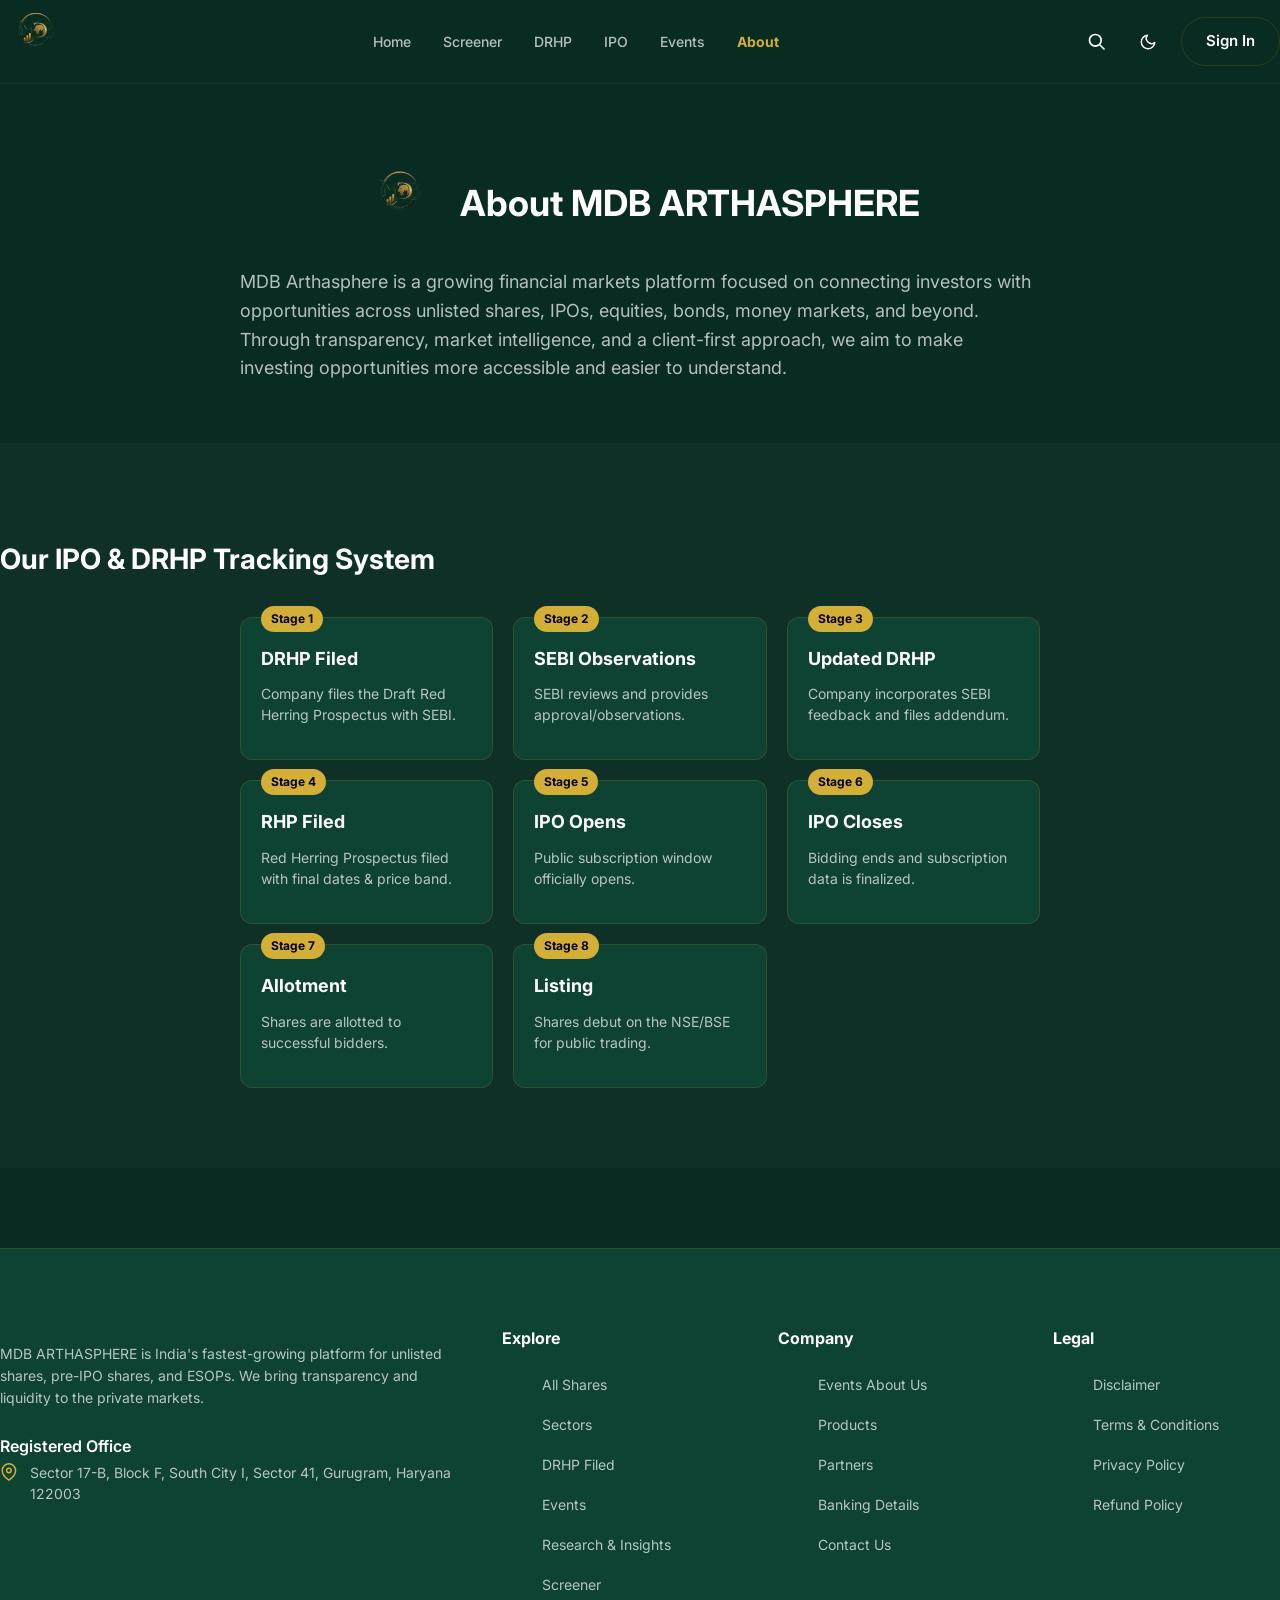
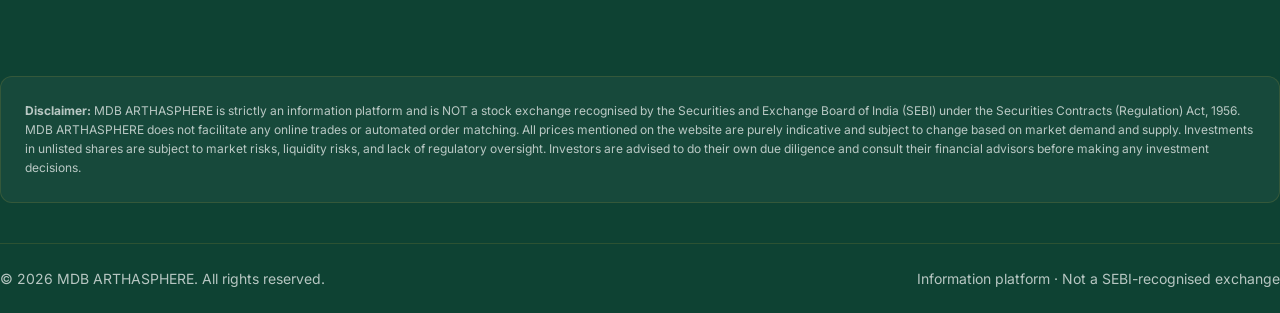
==== commit a896c300: "style: Make logo bigger (52px -> 72px) across all pages, increase header height" ====
--- a/about.html
+++ b/about.html
@@ -11,11 +11,11 @@
   <link rel="preconnect" href="https://fonts.gstatic.com" crossorigin>
   <link href="https://fonts.googleapis.com/css2?family=Inter:wght@300;400;500;600;700;800&family=Newsreader:ital,opsz,wght@0,6..72,400;0,6..72,500;0,6..72,600;0,6..72,700;1,6..72,400;1,6..72,500;1,6..72,600&display=swap" rel="stylesheet">
   
-  <link rel="stylesheet" href="css/design-system.css?v=13">
-  <link rel="stylesheet" href="css/layout.css?v=13">
-  <link rel="stylesheet" href="css/components.css?v=13">
-  <link rel="stylesheet" href="css/pages.css?v=13">
-  <link rel="stylesheet" href="css/animations.css?v=13">
+  <link rel="stylesheet" href="css/design-system.css?v=15">
+  <link rel="stylesheet" href="css/layout.css?v=15">
+  <link rel="stylesheet" href="css/components.css?v=15">
+  <link rel="stylesheet" href="css/pages.css?v=15">
+  <link rel="stylesheet" href="css/animations.css?v=15">
 </head>
 <body>
 
@@ -23,7 +23,7 @@
   <header class="header">
     <div class="wrap">
       <a href="index.html" class="brand" style="display:flex; align-items:center; text-decoration:none;">
-        <img src="images/logo.png" alt="MDB Arthasphere" style="height:52px; width:auto; object-fit:contain;" />
+        <img src="images/logo.png" alt="MDB Arthasphere" style="height:72px; width:auto; object-fit:contain;" />
       </a>
       
                   <nav class="nav-links" id="nav-links">
--- a/css/layout.css
+++ b/css/layout.css
@@ -38,7 +38,7 @@
   position: sticky;
   top: 0;
   z-index: 1000;
-  height: 72px;
+  height: 84px;
   background: var(--bg);
   
   border-bottom: 1px solid rgba(255,255,255,0.05);
@@ -46,7 +46,7 @@
 }
 
 .header.scrolled {
-  height: 64px;
+  height: 72px;
   background: var(--glass-bg);
   box-shadow: var(--shadow);
 }
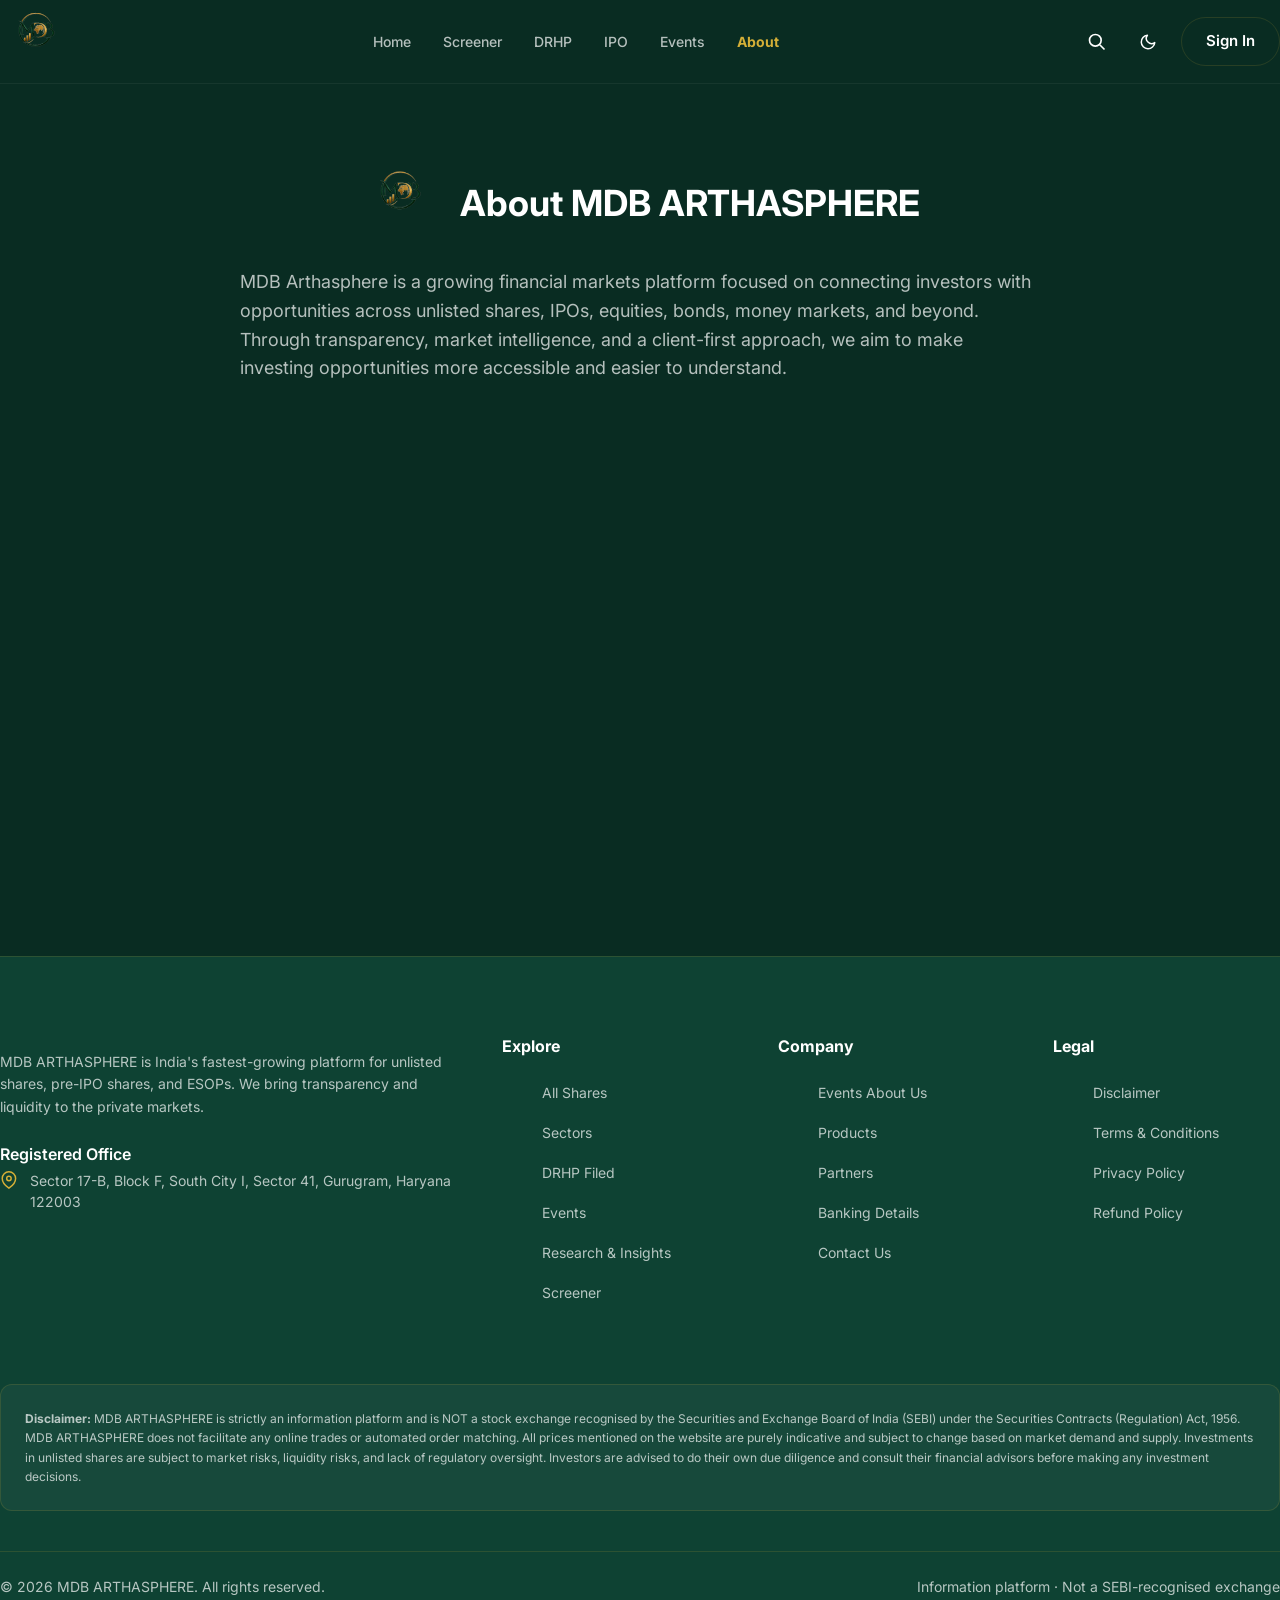
==== commit 4e2788dc: "clean: remove IPO and DRHP tracking system stages from about.html" ====
--- a/about.html
+++ b/about.html
@@ -52,7 +52,7 @@
 
   
   <main>
-    <section class="section" style="padding-top: 80px; padding-bottom: 60px;">
+    <section class="section" style="padding-top: 80px; padding-bottom: 80px;">
       <div class="wrap text-center">
         <!-- Big Logo and Title horizontally centered -->
         <div style="display: flex; align-items: center; justify-content: center; gap: 20px; margin-bottom: 24px; flex-wrap: wrap;">
@@ -63,75 +63,6 @@
         <p style="color: var(--text-muted); font-size: 18px; max-width: 800px; margin: 0 auto; line-height: 1.6;">
           MDB Arthasphere is a growing financial markets platform focused on connecting investors with opportunities across unlisted shares, IPOs, equities, bonds, money markets, and beyond. Through transparency, market intelligence, and a client-first approach, we aim to make investing opportunities more accessible and easier to understand.
         </p>
-      </div>
-    </section>
-
-    <!-- DRHP / IPO Lifecycle Timeline -->
-    <section class="section" style="padding-bottom: 80px; background: rgba(255,255,255,0.02);">
-      <div class="wrap">
-        <h2 class="text-center" style="margin-bottom: 40px; font-size: 28px;">Our IPO & DRHP Tracking System</h2>
-        
-        <div style="max-width: 800px; margin: 0 auto;">
-          <div style="display: grid; grid-template-columns: repeat(auto-fit, minmax(250px, 1fr)); gap: 20px;">
-            
-            <!-- Box 1 -->
-            <div style="background: var(--bg-surface); border: 1px solid var(--border); border-radius: 12px; padding: 20px; position: relative;">
-              <div style="position: absolute; top: -12px; left: 20px; background: var(--primary); color: #000; font-weight: bold; font-size: 12px; padding: 4px 10px; border-radius: 20px;">Stage 1</div>
-              <h3 style="margin-top: 10px; margin-bottom: 8px; font-size: 18px;">DRHP Filed</h3>
-              <p style="font-size: 14px; color: var(--text-muted);">Company files the Draft Red Herring Prospectus with SEBI.</p>
-            </div>
-            
-            <!-- Box 2 -->
-            <div style="background: var(--bg-surface); border: 1px solid var(--border); border-radius: 12px; padding: 20px; position: relative;">
-              <div style="position: absolute; top: -12px; left: 20px; background: var(--primary); color: #000; font-weight: bold; font-size: 12px; padding: 4px 10px; border-radius: 20px;">Stage 2</div>
-              <h3 style="margin-top: 10px; margin-bottom: 8px; font-size: 18px;">SEBI Observations</h3>
-              <p style="font-size: 14px; color: var(--text-muted);">SEBI reviews and provides approval/observations.</p>
-            </div>
-            
-            <!-- Box 3 -->
-            <div style="background: var(--bg-surface); border: 1px solid var(--border); border-radius: 12px; padding: 20px; position: relative;">
-              <div style="position: absolute; top: -12px; left: 20px; background: var(--primary); color: #000; font-weight: bold; font-size: 12px; padding: 4px 10px; border-radius: 20px;">Stage 3</div>
-              <h3 style="margin-top: 10px; margin-bottom: 8px; font-size: 18px;">Updated DRHP</h3>
-              <p style="font-size: 14px; color: var(--text-muted);">Company incorporates SEBI feedback and files addendum.</p>
-            </div>
-            
-            <!-- Box 4 -->
-            <div style="background: var(--bg-surface); border: 1px solid var(--border); border-radius: 12px; padding: 20px; position: relative;">
-              <div style="position: absolute; top: -12px; left: 20px; background: var(--primary); color: #000; font-weight: bold; font-size: 12px; padding: 4px 10px; border-radius: 20px;">Stage 4</div>
-              <h3 style="margin-top: 10px; margin-bottom: 8px; font-size: 18px;">RHP Filed</h3>
-              <p style="font-size: 14px; color: var(--text-muted);">Red Herring Prospectus filed with final dates & price band.</p>
-            </div>
-            
-            <!-- Box 5 -->
-            <div style="background: var(--bg-surface); border: 1px solid var(--border); border-radius: 12px; padding: 20px; position: relative;">
-              <div style="position: absolute; top: -12px; left: 20px; background: var(--primary); color: #000; font-weight: bold; font-size: 12px; padding: 4px 10px; border-radius: 20px;">Stage 5</div>
-              <h3 style="margin-top: 10px; margin-bottom: 8px; font-size: 18px;">IPO Opens</h3>
-              <p style="font-size: 14px; color: var(--text-muted);">Public subscription window officially opens.</p>
-            </div>
-            
-            <!-- Box 6 -->
-            <div style="background: var(--bg-surface); border: 1px solid var(--border); border-radius: 12px; padding: 20px; position: relative;">
-              <div style="position: absolute; top: -12px; left: 20px; background: var(--primary); color: #000; font-weight: bold; font-size: 12px; padding: 4px 10px; border-radius: 20px;">Stage 6</div>
-              <h3 style="margin-top: 10px; margin-bottom: 8px; font-size: 18px;">IPO Closes</h3>
-              <p style="font-size: 14px; color: var(--text-muted);">Bidding ends and subscription data is finalized.</p>
-            </div>
-            
-            <!-- Box 7 -->
-            <div style="background: var(--bg-surface); border: 1px solid var(--border); border-radius: 12px; padding: 20px; position: relative;">
-              <div style="position: absolute; top: -12px; left: 20px; background: var(--primary); color: #000; font-weight: bold; font-size: 12px; padding: 4px 10px; border-radius: 20px;">Stage 7</div>
-              <h3 style="margin-top: 10px; margin-bottom: 8px; font-size: 18px;">Allotment</h3>
-              <p style="font-size: 14px; color: var(--text-muted);">Shares are allotted to successful bidders.</p>
-            </div>
-            
-            <!-- Box 8 -->
-            <div style="background: var(--bg-surface); border: 1px solid var(--border); border-radius: 12px; padding: 20px; position: relative;">
-              <div style="position: absolute; top: -12px; left: 20px; background: var(--primary); color: #000; font-weight: bold; font-size: 12px; padding: 4px 10px; border-radius: 20px;">Stage 8</div>
-              <h3 style="margin-top: 10px; margin-bottom: 8px; font-size: 18px;">Listing</h3>
-              <p style="font-size: 14px; color: var(--text-muted);">Shares debut on the NSE/BSE for public trading.</p>
-            </div>
-
-          </div>
-        </div>
       </div>
     </section>
   </main>
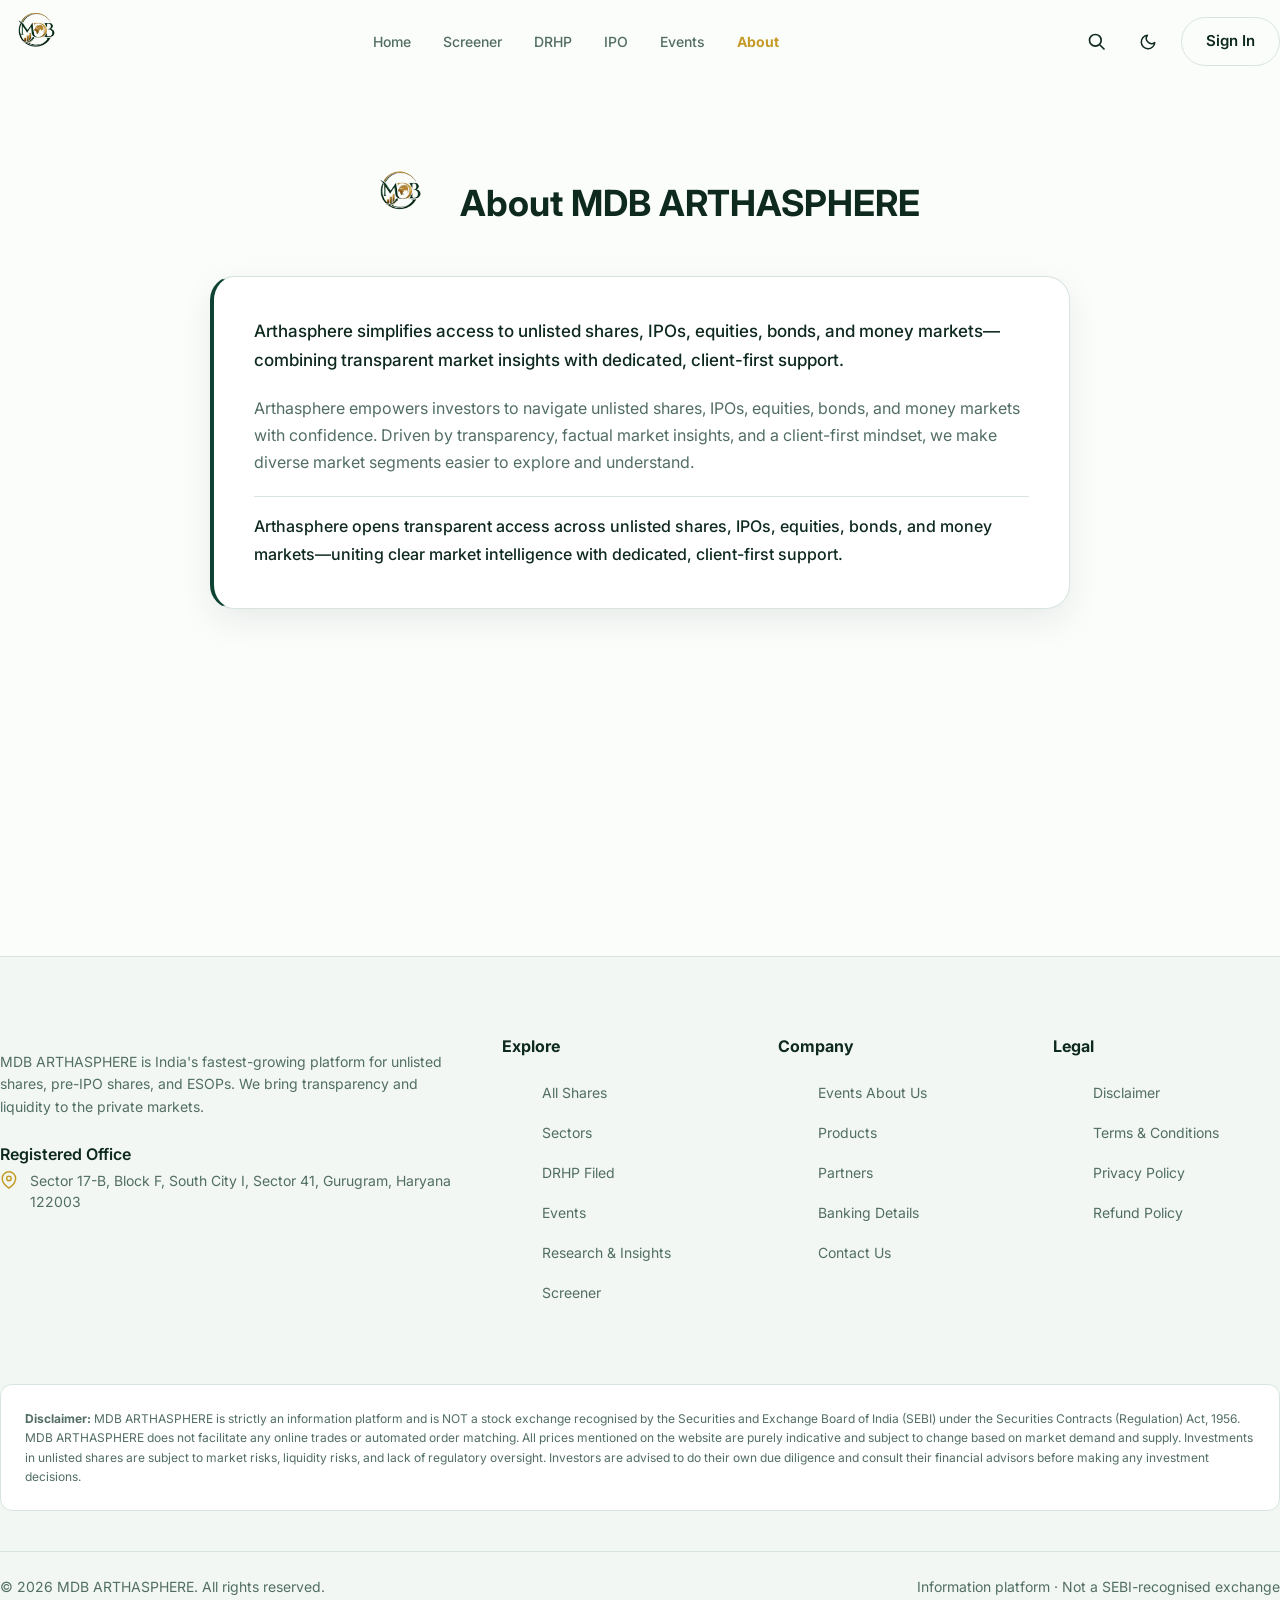
==== commit 998af60c: "feat: Color palette update (Emerald, Gold, White), revised taglines, video modal fix, about copy, re" ====
--- a/about.html
+++ b/about.html
@@ -11,11 +11,11 @@
   <link rel="preconnect" href="https://fonts.gstatic.com" crossorigin>
   <link href="https://fonts.googleapis.com/css2?family=Inter:wght@300;400;500;600;700;800&family=Newsreader:ital,opsz,wght@0,6..72,400;0,6..72,500;0,6..72,600;0,6..72,700;1,6..72,400;1,6..72,500;1,6..72,600&display=swap" rel="stylesheet">
   
-  <link rel="stylesheet" href="css/design-system.css?v=15">
-  <link rel="stylesheet" href="css/layout.css?v=15">
-  <link rel="stylesheet" href="css/components.css?v=15">
-  <link rel="stylesheet" href="css/pages.css?v=15">
-  <link rel="stylesheet" href="css/animations.css?v=15">
+  <link rel="stylesheet" href="css/design-system.css?v=17">
+  <link rel="stylesheet" href="css/layout.css?v=17">
+  <link rel="stylesheet" href="css/components.css?v=17">
+  <link rel="stylesheet" href="css/pages.css?v=17">
+  <link rel="stylesheet" href="css/animations.css?v=17">
 </head>
 <body>
 
@@ -55,14 +55,22 @@
     <section class="section" style="padding-top: 80px; padding-bottom: 80px;">
       <div class="wrap text-center">
         <!-- Big Logo and Title horizontally centered -->
-        <div style="display: flex; align-items: center; justify-content: center; gap: 20px; margin-bottom: 24px; flex-wrap: wrap;">
+        <div style="display: flex; align-items: center; justify-content: center; gap: 20px; margin-bottom: 32px; flex-wrap: wrap;">
           <img src="images/logo.png" alt="MDB Arthasphere Logo" style="height: 80px; width: auto; object-fit: contain;">
           <h1 class="text-gradient" style="margin: 0; font-size: 36px;">About MDB ARTHASPHERE</h1>
         </div>
         
-        <p style="color: var(--text-muted); font-size: 18px; max-width: 800px; margin: 0 auto; line-height: 1.6;">
-          MDB Arthasphere is a growing financial markets platform focused on connecting investors with opportunities across unlisted shares, IPOs, equities, bonds, money markets, and beyond. Through transparency, market intelligence, and a client-first approach, we aim to make investing opportunities more accessible and easier to understand.
-        </p>
+        <div style="max-width: 860px; margin: 0 auto; display: flex; flex-direction: column; gap: 20px; text-align: left; background: var(--bg-card); padding: 40px; border-radius: var(--radius-lg); border: 1.5px solid var(--border); border-left: 4px solid var(--accent); box-shadow: var(--shadow);">
+          <p style="color: var(--text); font-size: 17px; line-height: 1.7; margin: 0; font-weight: 500;">
+            Arthasphere simplifies access to unlisted shares, IPOs, equities, bonds, and money markets—combining transparent market insights with dedicated, client-first support.
+          </p>
+          <p style="color: var(--text-muted); font-size: 16px; line-height: 1.7; margin: 0;">
+            Arthasphere empowers investors to navigate unlisted shares, IPOs, equities, bonds, and money markets with confidence. Driven by transparency, factual market insights, and a client-first mindset, we make diverse market segments easier to explore and understand.
+          </p>
+          <p style="color: var(--text); font-size: 16px; line-height: 1.7; margin: 0; font-weight: 500; border-top: 1px solid var(--border); padding-top: 16px;">
+            Arthasphere opens transparent access across unlisted shares, IPOs, equities, bonds, and money markets—uniting clear market intelligence with dedicated, client-first support.
+          </p>
+        </div>
       </div>
     </section>
   </main>
--- a/css/design-system.css
+++ b/css/design-system.css
@@ -1,22 +1,22 @@
 @import url('https://fonts.googleapis.com/css2?family=Inter:wght@300;400;500;600;700;800&family=Newsreader:ital,opsz,wght@0,6..72,400;0,6..72,500;0,6..72,600;0,6..72,700;1,6..72,400;1,6..72,500;1,6..72,600&display=swap');
 
 :root {
-  /* Theme 1: Emerald & Gold */
-  --bg: #092C22;
-  --bg-surface: #0E4233;
-  --bg-card: rgba(255, 255, 255, 0.04);
-  --text: #FFFFFF;
-  --text-muted: rgba(255, 255, 255, 0.7);
-  --primary-rgb: 212, 175, 55;
-  --primary: #D4AF37; /* Gold */
-  --primary-dark: #B5952F;
-  --primary-glow: rgba(var(--primary-rgb), 0.3);
-  --btn-text: #092C22; /* Dark Emerald text on Gold button */
-  --accent: #E8CA58; /* Lighter Gold */
-  --border: rgba(var(--primary-rgb), 0.15);
-  --glass-bg: rgba(14, 66, 51, 0.85);
-  --glass-border: rgba(var(--primary-rgb), 0.2);
-  --shadow: 0 12px 32px rgba(0, 0, 0, 0.4);
+  /* Theme: Pearl White, Deep Forest Green & Rich Gold (Based on MDB Arthasphere identity) */
+  --bg: #FBFDFB;
+  --bg-surface: #F2F7F4;
+  --bg-card: #FFFFFF;
+  --text: #0E291E;
+  --text-muted: #526E63;
+  --primary-rgb: 197, 155, 39;
+  --primary: #C59B27; /* Rich Gold */
+  --primary-dark: #A98218;
+  --primary-glow: rgba(197, 155, 39, 0.25);
+  --btn-text: #FFFFFF;
+  --accent: #0E4233; /* Deep Forest Green */
+  --border: #D8E5DF;
+  --glass-bg: rgba(251, 253, 251, 0.92);
+  --glass-border: rgba(197, 155, 39, 0.25);
+  --shadow: 0 12px 32px rgba(14, 41, 30, 0.08);
 
   /* Typography */
   --font-sans: 'Inter', -apple-system, BlinkMacSystemFont, 'Segoe UI', Roboto, Helvetica, Arial, sans-serif;
@@ -32,22 +32,22 @@
 }
 
 [data-theme='dark'] {
-  /* Theme 2: Black & Grey/White */
-  --bg: #050505;
-  --bg-surface: #0F0F0F;
-  --bg-card: rgba(255, 255, 255, 0.05);
-  --text: #FFFFFF;
-  --text-muted: #A1A1AA;
-  --primary-rgb: 255, 255, 255;
-  --primary: #FFFFFF; /* White */
-  --primary-dark: #D4D4D8; /* Light Grey */
-  --primary-glow: rgba(255, 255, 255, 0.2);
-  --btn-text: #050505; /* Black text on white buttons */
-  --accent: #F4F4F5;
-  --border: rgba(255, 255, 255, 0.1);
-  --glass-bg: rgba(5, 5, 5, 0.85);
-  --glass-border: rgba(255, 255, 255, 0.15);
-  --shadow: 0 12px 32px rgba(0, 0, 0, 0.5);
+  /* Theme 2: Deep Emerald Night & Gold */
+  --bg: #071E17;
+  --bg-surface: #0C2E24;
+  --bg-card: #0F382C;
+  --text: #F8FAF9;
+  --text-muted: #9BB8AE;
+  --primary-rgb: 212, 175, 55;
+  --primary: #D4AF37; /* Gold */
+  --primary-dark: #B5952F;
+  --primary-glow: rgba(212, 175, 55, 0.3);
+  --btn-text: #071E17; /* Dark Emerald text on Gold button */
+  --accent: #E8CA58;
+  --border: rgba(212, 175, 55, 0.22);
+  --glass-bg: rgba(7, 30, 23, 0.88);
+  --glass-border: rgba(212, 175, 55, 0.3);
+  --shadow: 0 12px 32px rgba(0, 0, 0, 0.45);
 }
 
 *, *::before, *::after {
--- a/css/components.css
+++ b/css/components.css
@@ -15,15 +15,18 @@
 }
 
 .btn-primary {
-  background: linear-gradient(135deg, var(--primary), var(--primary-dark));
-  color: var(--btn-text);
-  box-shadow: 0 4px 14px var(--primary-glow);
+  background: linear-gradient(135deg, var(--accent) 0%, #155743 100%);
+  color: #FFFFFF;
+  border: 1px solid var(--primary);
+  box-shadow: 0 4px 14px rgba(14, 66, 51, 0.25);
 }
 
 .btn-primary:hover {
   transform: translateY(-2px);
-  box-shadow: 0 8px 24px var(--primary-glow);
-  background: linear-gradient(135deg, var(--accent), var(--primary));
+  box-shadow: 0 8px 24px rgba(197, 155, 39, 0.35);
+  background: linear-gradient(135deg, #155743 0%, var(--primary-dark) 100%);
+  border-color: var(--primary);
+  color: #FFFFFF;
 }
 
 .btn-ghost {
@@ -51,7 +54,8 @@
 /* Share Cards */
 .share-card {
   background: var(--bg-card);
-  border: 1px solid var(--glass-border);
+  border: 1.5px solid var(--border);
+  border-left: 4px solid var(--accent);
   border-radius: var(--radius-lg);
   padding: 24px;
   display: flex;
@@ -60,12 +64,14 @@
   transition: all 0.3s ease;
   position: relative;
   overflow: hidden;
+  box-shadow: 0 4px 16px rgba(0, 0, 0, 0.04);
 }
 
 .share-card:hover {
   transform: translateY(-4px);
   border-color: var(--primary);
-  box-shadow: 0 12px 40px rgba(var(--primary-rgb), 0.1);
+  border-left-color: var(--primary);
+  box-shadow: 0 12px 36px rgba(var(--primary-rgb), 0.2);
 }
 
 .card-top {
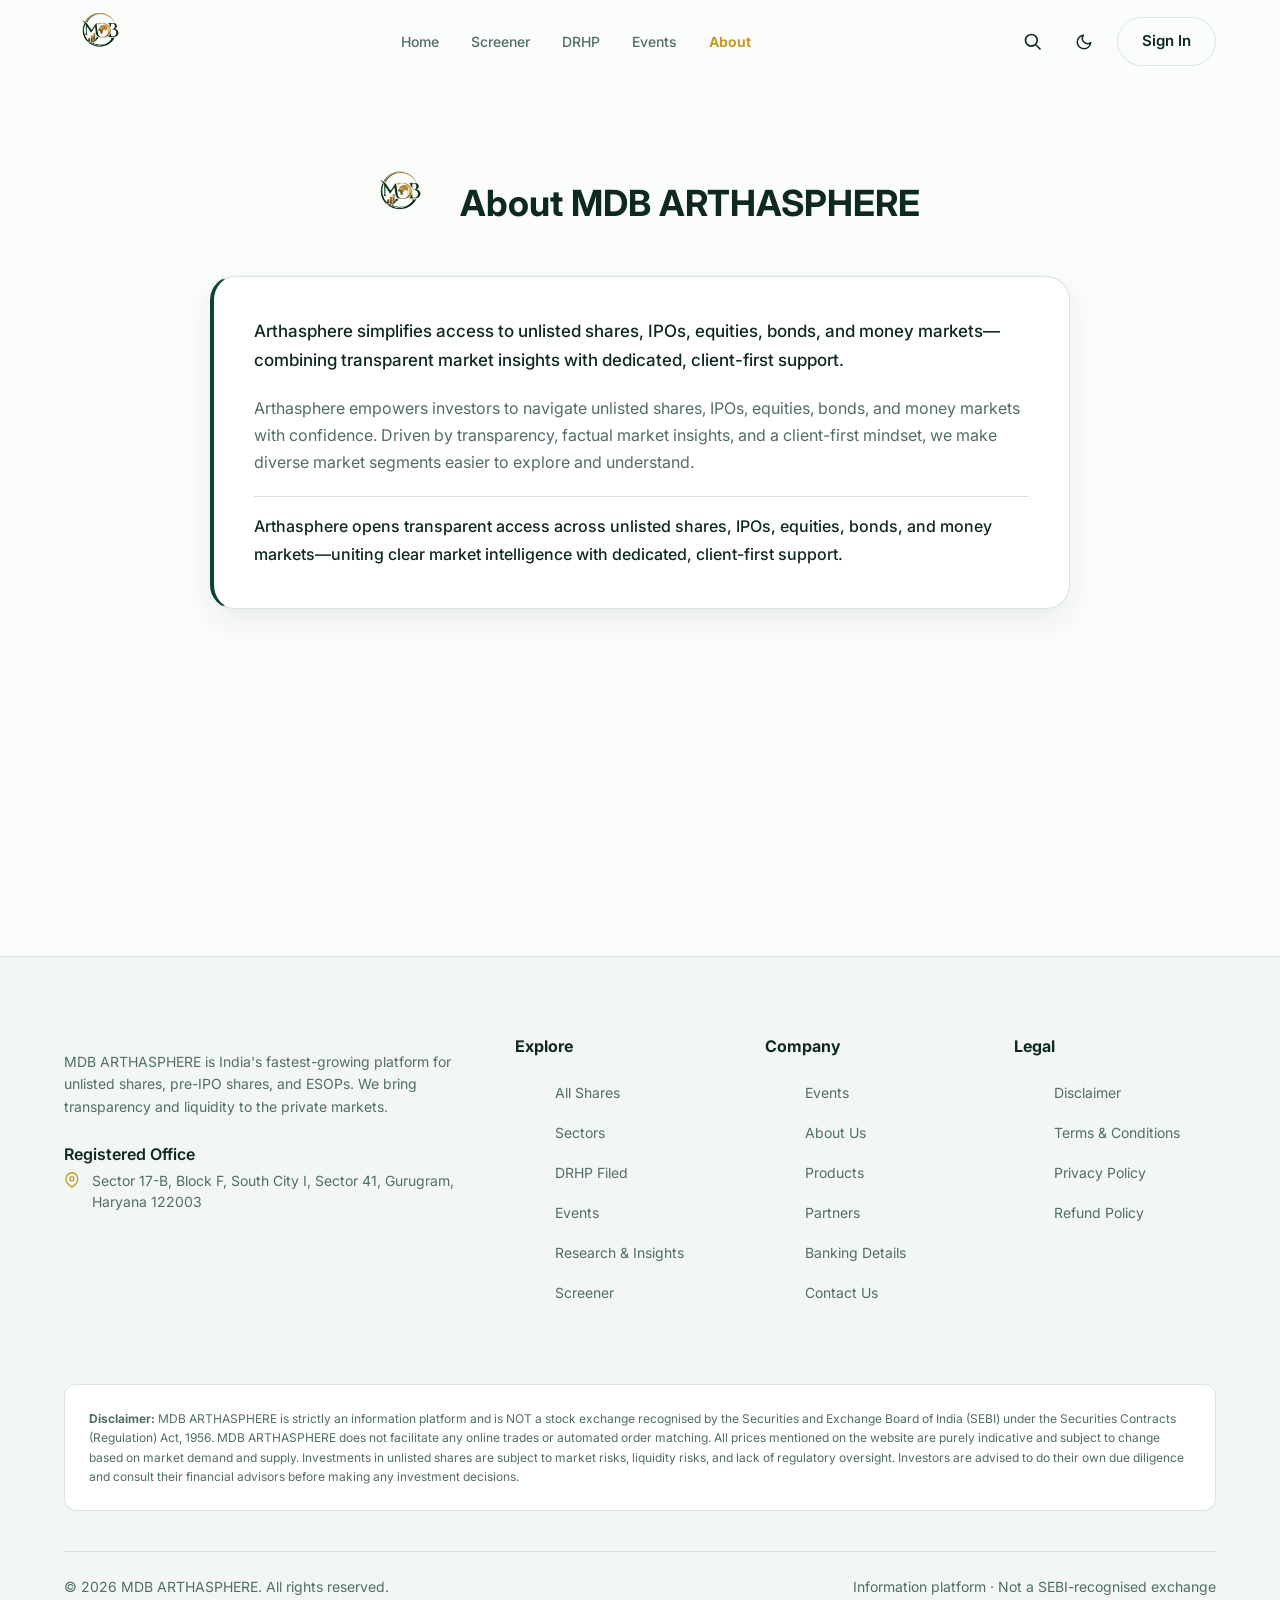
==== commit 8fbba99f: "Hide IPO & GMP from frontend nav, fix mobile hamburger menu, overhaul search, and optimize for mobil" ====
--- a/about.html
+++ b/about.html
@@ -11,11 +11,11 @@
   <link rel="preconnect" href="https://fonts.gstatic.com" crossorigin>
   <link href="https://fonts.googleapis.com/css2?family=Inter:wght@300;400;500;600;700;800&family=Newsreader:ital,opsz,wght@0,6..72,400;0,6..72,500;0,6..72,600;0,6..72,700;1,6..72,400;1,6..72,500;1,6..72,600&display=swap" rel="stylesheet">
   
-  <link rel="stylesheet" href="css/design-system.css?v=17">
-  <link rel="stylesheet" href="css/layout.css?v=17">
-  <link rel="stylesheet" href="css/components.css?v=17">
-  <link rel="stylesheet" href="css/pages.css?v=17">
-  <link rel="stylesheet" href="css/animations.css?v=17">
+  <link rel="stylesheet" href="css/design-system.css?v=20">
+  <link rel="stylesheet" href="css/layout.css?v=20">
+  <link rel="stylesheet" href="css/components.css?v=20">
+  <link rel="stylesheet" href="css/pages.css?v=20">
+  <link rel="stylesheet" href="css/animations.css?v=20">
 </head>
 <body>
 
@@ -26,11 +26,10 @@
         <img src="images/logo.png" alt="MDB Arthasphere" style="height:72px; width:auto; object-fit:contain;" />
       </a>
       
-                  <nav class="nav-links" id="nav-links">
+                        <nav class="nav-links" id="nav-links">
         <a href="index.html">Home</a>
         <a href="screener.html">Screener</a>
         <a href="drhp.html">DRHP</a>
-        <a href="ipo-gmp.html">IPO</a>
         <a href="events.html">Events</a>
         <a href="about.html" style="color: var(--primary); font-weight: 700;">About</a>
       </nav>
@@ -104,8 +103,8 @@
         <div>
           <h4>Company</h4>
           <ul>
-            <li><a href="events.html">Events</a>
-        <a href="about.html">About Us</a></li>
+            <li><a href="events.html">Events</a></li>
+            <li><a href="about.html">About Us</a></li>
             <li><a href="index.html#products">Products</a></li>
             <li><a href="index.html#partners">Partners</a></li>
             <li><a href="index.html#banking">Banking Details</a></li>
--- a/css/layout.css
+++ b/css/layout.css
@@ -53,6 +53,15 @@
 
 
 
+.wrap {
+  width: 100%;
+  max-width: 1200px;
+  margin-left: auto;
+  margin-right: auto;
+  padding-left: 24px;
+  padding-right: 24px;
+}
+
 .header .wrap {
   display: flex;
   align-items: center;
@@ -122,16 +131,46 @@
 .nav-toggle {
   display: none;
   flex-direction: column;
+  justify-content: center;
+  align-items: center;
   gap: 5px;
+  width: 42px;
+  height: 42px;
   padding: 8px;
+  border-radius: var(--radius-sm);
+  background: var(--bg-surface);
+  border: 1px solid var(--border);
+  cursor: pointer;
+  transition: all 0.2s ease;
+  z-index: 1002;
+}
+
+.nav-toggle:hover {
+  background: var(--border);
+  border-color: var(--primary);
 }
 
 .nav-toggle span {
   display: block;
-  width: 24px;
+  width: 22px;
   height: 2px;
   background: var(--text);
-  transition: 0.3s;
+  border-radius: 2px;
+  transition: transform 0.25s cubic-bezier(0.16, 1, 0.3, 1), opacity 0.2s ease;
+  transform-origin: center;
+}
+
+.nav-toggle.active span:nth-child(1) {
+  transform: translateY(7px) rotate(45deg);
+}
+
+.nav-toggle.active span:nth-child(2) {
+  opacity: 0;
+  transform: scaleX(0);
+}
+
+.nav-toggle.active span:nth-child(3) {
+  transform: translateY(-7px) rotate(-45deg);
 }
 
 main {
@@ -262,14 +301,124 @@
 
 /* Responsive */
 @media (max-width: 1024px) {
-  .nav-links { display: none; }
-  .nav-toggle { display: flex; }
-  .hide-sm { display: none; }
+  .header {
+    height: 72px;
+  }
+  .header .wrap {
+    padding: 0 16px;
+  }
+  .brand img {
+    height: 48px !important;
+  }
+  .header-actions {
+    gap: 8px;
+  }
+  .nav-toggle {
+    display: flex;
+  }
+  .hide-sm {
+    display: none !important;
+  }
+
+  .nav-links {
+    display: none;
+    position: fixed;
+    top: 72px;
+    left: 0;
+    right: 0;
+    bottom: 0;
+    background: var(--bg);
+    padding: 24px 20px 48px;
+    flex-direction: column;
+    gap: 12px;
+    z-index: 1000;
+    overflow-y: auto;
+    -webkit-overflow-scrolling: touch;
+    border-top: 1px solid var(--border);
+    box-shadow: 0 24px 48px rgba(0, 0, 0, 0.2);
+  }
+
+  .nav-links.active {
+    display: flex;
+    animation: mobileNavFadeIn 0.22s cubic-bezier(0.16, 1, 0.3, 1) forwards;
+  }
+
+  .nav-links a {
+    font-size: 17px;
+    font-weight: 600;
+    color: var(--text);
+    padding: 16px 20px;
+    border-radius: var(--radius-md);
+    background: var(--bg-surface);
+    border: 1px solid var(--border);
+    display: flex;
+    align-items: center;
+    justify-content: space-between;
+    transition: all 0.2s ease;
+    text-decoration: none;
+  }
+
+  .nav-links a::after {
+    content: "→";
+    font-size: 18px;
+    color: var(--text-muted);
+    transition: transform 0.2s ease, color 0.2s ease;
+  }
+
+  .nav-links a:hover,
+  .nav-links a[style*="var(--primary)"] {
+    background: rgba(var(--primary-rgb), 0.12);
+    border-color: var(--primary);
+    color: var(--primary) !important;
+  }
+
+  .nav-links a:hover::after,
+  .nav-links a[style*="var(--primary)"]::after {
+    color: var(--primary);
+    transform: translateX(4px);
+  }
+
+  body.menu-open {
+    overflow: hidden;
+  }
+
   .footer-cols { grid-template-columns: 1fr 1fr; }
 }
 
 @media (max-width: 640px) {
+  .wrap {
+    padding-left: 16px;
+    padding-right: 16px;
+  }
+  .header {
+    height: 64px;
+  }
+  .nav-links {
+    top: 64px;
+    padding: 18px 14px 40px;
+  }
+  .brand img {
+    height: 44px !important;
+  }
+  .search-trigger, .theme-toggle {
+    padding: 6px;
+  }
+  .nav-toggle {
+    width: 38px;
+    height: 38px;
+  }
   .ftop { flex-direction: column; align-items: flex-start; gap: 24px; }
   .footer-cols { grid-template-columns: 1fr; }
   .fbottom { flex-direction: column; gap: 16px; align-items: center; text-align: center; }
 }
+
+@keyframes mobileNavFadeIn {
+  from {
+    opacity: 0;
+    transform: translateY(-8px);
+  }
+  to {
+    opacity: 1;
+    transform: translateY(0);
+  }
+}
--- a/css/components.css
+++ b/css/components.css
@@ -346,15 +346,17 @@
 .search-overlay {
   position: fixed;
   inset: 0;
-  background: rgba(10, 15, 26, 0.95);
-  backdrop-filter: blur(16px);
-  z-index: 9999;
+  background: rgba(4, 20, 14, 0.78);
+  backdrop-filter: blur(18px);
+  -webkit-backdrop-filter: blur(18px);
+  z-index: 99999;
   display: flex;
   flex-direction: column;
-  padding: 10vh 24px 24px;
+  padding: 8vh 20px 24px;
   opacity: 0;
   visibility: hidden;
-  transition: 0.3s ease;
+  transition: opacity 0.25s ease, visibility 0.25s ease;
+  overflow-y: auto;
 }
 
 .search-overlay.active {
@@ -362,96 +364,316 @@
   visibility: visible;
 }
 
-.search-container {
+.search-inner {
   width: 100%;
   max-width: 680px;
   margin: 0 auto;
+  background: var(--bg-card);
+  border: 1.5px solid var(--border);
+  border-radius: var(--radius-lg);
+  box-shadow: 0 24px 64px rgba(0, 0, 0, 0.35);
+  overflow: hidden;
+  display: flex;
+  flex-direction: column;
+  max-height: 80vh;
+  animation: searchDrop 0.25s cubic-bezier(0.16, 1, 0.3, 1) forwards;
+}
+
+@keyframes searchDrop {
+  from {
+    opacity: 0;
+    transform: translateY(-12px) scale(0.98);
+  }
+  to {
+    opacity: 1;
+    transform: translateY(0) scale(1);
+  }
+}
+
+.search-header {
+  padding: 16px 20px;
+  border-bottom: 1.5px solid var(--border);
+  background: var(--bg-surface);
 }
 
 .search-input-wrap {
   position: relative;
-  margin-bottom: 24px;
-}
-
-.search-input-wrap svg {
-  position: absolute;
-  left: 20px;
-  top: 50%;
-  transform: translateY(-50%);
-  color: var(--text-muted);
-  width: 24px;
-  height: 24px;
-}
-
-#search-input {
-  width: 100%;
-  height: 64px;
+  display: flex;
+  align-items: center;
+  gap: 12px;
+}
+
+.search-input-wrap svg.search-icon {
+  color: var(--primary);
+  flex-shrink: 0;
+  width: 22px;
+  height: 22px;
+}
+
+.search-input {
+  flex: 1;
+  border: none;
+  outline: none;
+  background: transparent;
+  font-size: 18px;
+  font-weight: 500;
+  color: var(--text);
+  font-family: var(--font-sans);
+  min-width: 0;
+  padding: 4px 0;
+}
+
+.search-input::placeholder {
+  color: var(--text-muted);
+  opacity: 0.8;
+}
+
+.search-kbd {
+  font-size: 11px;
+  font-weight: 600;
+  padding: 4px 8px;
+  border-radius: 6px;
+  background: var(--bg);
+  border: 1px solid var(--border);
+  color: var(--text-muted);
+  flex-shrink: 0;
+}
+
+.search-close-btn {
+  background: var(--bg);
+  border: 1px solid var(--border);
+  color: var(--text-muted);
+  width: 32px;
+  height: 32px;
+  border-radius: 50%;
+  display: flex;
+  align-items: center;
+  justify-content: center;
+  cursor: pointer;
+  flex-shrink: 0;
+  transition: all 0.2s ease;
+}
+
+.search-close-btn:hover {
+  background: var(--border);
+  color: var(--text);
+}
+
+.search-body {
+  padding: 12px 16px;
+  overflow-y: auto;
+  -webkit-overflow-scrolling: touch;
+  flex: 1;
+}
+
+/* Recent searches */
+.recent-header {
+  display: flex;
+  align-items: center;
+  justify-content: space-between;
+  padding: 8px 4px 12px;
+}
+
+.recent-title {
+  font-size: 11px;
+  font-weight: 700;
+  text-transform: uppercase;
+  letter-spacing: 1.2px;
+  color: var(--text-muted);
+}
+
+.recent-clear {
+  background: transparent;
+  border: none;
+  font-size: 12px;
+  color: var(--text-muted);
+  cursor: pointer;
+  font-weight: 500;
+  padding: 2px 6px;
+  border-radius: 4px;
+}
+
+.recent-clear:hover {
+  color: #ef4444;
+}
+
+.recent-tags {
+  display: flex;
+  flex-wrap: wrap;
+  gap: 8px;
+  margin-bottom: 12px;
+}
+
+.recent-tag {
+  display: inline-flex;
+  align-items: center;
+  gap: 6px;
+  padding: 6px 14px;
+  border-radius: 99px;
+  border: 1px solid var(--border);
   background: var(--bg-surface);
-  border: 1px solid var(--primary);
-  border-radius: var(--radius-lg);
-  padding: 0 60px;
-  font-size: 20px;
   color: var(--text);
-  box-shadow: 0 0 0 4px rgba(var(--primary-rgb), 0.1);
-  outline: none;
-}
-
-.search-hint {
-  position: absolute;
-  right: 20px;
-  top: 50%;
-  transform: translateY(-50%);
+  font-size: 13px;
+  font-weight: 500;
+  cursor: pointer;
+  transition: all 0.18s ease;
+}
+
+.recent-tag:hover {
+  border-color: var(--primary);
+  background: rgba(var(--primary-rgb), 0.1);
+  color: var(--primary);
+}
+
+/* Results list */
+.search-results {
+  list-style: none;
+  margin: 0;
+  padding: 0;
+  display: flex;
+  flex-direction: column;
+  gap: 4px;
+}
+
+.search-result {
+  display: flex;
+  align-items: center;
+  justify-content: space-between;
+  padding: 12px 16px;
+  border-radius: var(--radius-md);
+  border: 1px solid transparent;
+  cursor: pointer;
+  transition: all 0.18s ease;
+}
+
+.search-result:hover,
+.search-result.active {
+  background: var(--bg-surface);
+  border-color: rgba(var(--primary-rgb), 0.35);
+  transform: translateX(2px);
+}
+
+.result-logo {
+  width: 38px;
+  height: 38px;
+  border-radius: 8px;
+  display: flex;
+  align-items: center;
+  justify-content: center;
+  font-weight: 700;
+  font-size: 13px;
+  color: #ffffff;
+  flex-shrink: 0;
+}
+
+.result-info {
+  flex: 1;
+  margin-left: 14px;
+  display: flex;
+  flex-direction: column;
+  min-width: 0;
+}
+
+.result-name {
+  font-weight: 600;
+  font-size: 15px;
+  color: var(--text);
+  white-space: nowrap;
+  overflow: hidden;
+  text-overflow: ellipsis;
+}
+
+.result-name mark {
+  background: rgba(var(--primary-rgb), 0.25);
+  color: var(--primary);
+  font-weight: 700;
+  padding: 0 2px;
+  border-radius: 2px;
+}
+
+.result-sector {
   font-size: 12px;
   color: var(--text-muted);
+}
+
+.result-price {
+  text-align: right;
+  display: flex;
+  flex-direction: column;
+  align-items: flex-end;
+  flex-shrink: 0;
+}
+
+.result-price-value {
+  font-weight: 700;
+  font-size: 14px;
+  color: var(--text);
+}
+
+.result-change {
+  font-size: 12px;
+  font-weight: 600;
+}
+
+.result-change.up {
+  color: #10b981;
+}
+
+.result-change.down {
+  color: #ef4444;
+}
+
+.search-empty {
+  display: flex;
+  flex-direction: column;
+  align-items: center;
+  justify-content: center;
+  padding: 44px 20px;
+  color: var(--text-muted);
+  text-align: center;
+  gap: 12px;
+}
+
+.search-footer {
+  display: flex;
+  align-items: center;
+  justify-content: flex-end;
+  gap: 16px;
+  padding: 10px 20px;
+  border-top: 1px solid var(--border);
+  background: var(--bg-surface);
+  font-size: 12px;
+  color: var(--text-muted);
+}
+
+.search-footer kbd {
   background: var(--bg);
-  padding: 4px 8px;
+  border: 1px solid var(--border);
+  padding: 2px 6px;
   border-radius: 4px;
-  border: 1px solid var(--border);
-}
-
-#search-results {
-  background: var(--bg-surface);
-  border: 1px solid var(--border);
-  border-radius: var(--radius-lg);
-  overflow: hidden;
-}
-
-.search-result-item {
-  display: flex;
-  align-items: center;
-  justify-content: space-between;
-  padding: 16px 20px;
-  border-bottom: 1px solid var(--border);
-  cursor: pointer;
-  transition: 0.2s;
-}
-
-.search-result-item:hover, .search-result-item.active {
-  background: var(--bg-card);
-}
-
-.search-result-item:last-child {
-  border-bottom: none;
-}
-
-.sr-info {
-  display: flex;
-  align-items: center;
-  gap: 16px;
-}
-
-.sr-name {
-  font-weight: 600;
-}
-
-.sr-sector {
-  font-size: 13px;
-  color: var(--text-muted);
-}
-
-.sr-price {
-  font-weight: 600;
-  color: var(--primary);
+  font-weight: 600;
+}
+
+@media (max-width: 640px) {
+  .search-overlay {
+    padding: 12px;
+  }
+  .search-inner {
+    max-height: calc(100vh - 24px);
+    border-radius: 16px;
+  }
+  .search-header {
+    padding: 12px 14px;
+  }
+  .search-input {
+    font-size: 16px;
+  }
+  .search-kbd {
+    display: none;
+  }
+  .search-footer {
+    display: none;
+  }
 }
 
 /* FAB */
--- a/css/pages.css
+++ b/css/pages.css
@@ -296,6 +296,11 @@
   overflow-x: auto;
   padding-bottom: 16px;
   margin-bottom: 32px;
+  -webkit-overflow-scrolling: touch;
+  scrollbar-width: none;
+}
+.filter-chips::-webkit-scrollbar {
+  display: none;
 }
 
 .filter-chips::-webkit-scrollbar { height: 4px; }
